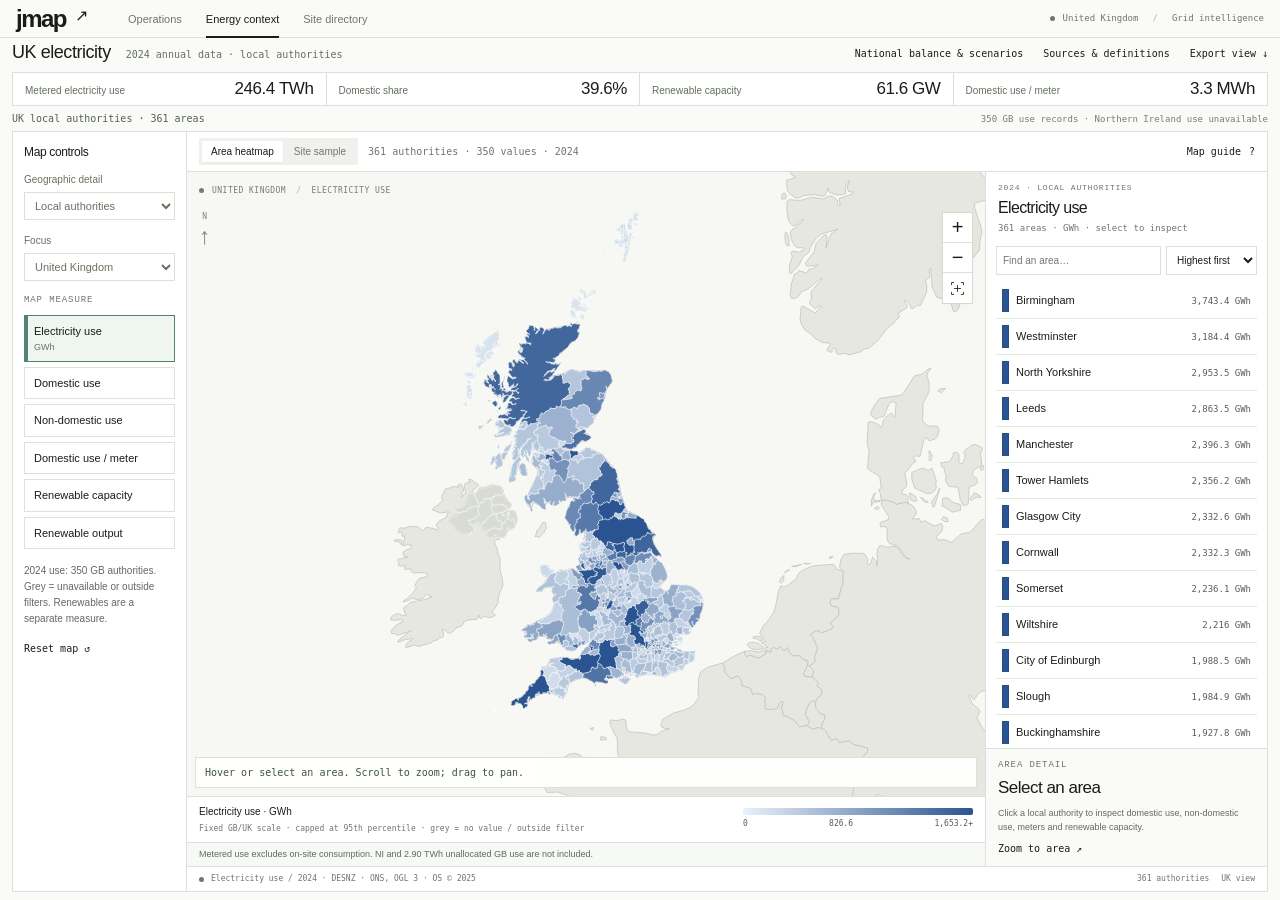
==== UI/explorer.html @ a10156ce "More reformatting" ====
<!doctype html>
<html lang="en">
<head>
  <meta charset="utf-8">
  <meta name="viewport" content="width=device-width, initial-scale=1">
  <meta name="theme-color" content="#fafaf8">
  <meta name="description" content="Explore a UK supply heatmap, compare official regional electricity generation and demand, and understand annual surplus, deficit and supply dependence.">
  <title>UK electricity dashboard — JMap</title>
  <link rel="stylesheet" href="styles.css">
  <link rel="stylesheet" href="map-system.css">
  <script src="assets/geography.js" defer></script>
  <script src="assets/nations.js" defer></script>
  <script src="assets/local-areas.js" defer></script>
  <script src="assets/local-energy.js" defer></script>
  <script src="assets/sites.js" defer></script>
  <script src="assets/regions.js" defer></script>
  <script src="analysis.js" defer></script>
  <script src="balance.js" defer></script>
  <script src="local-analysis.js" defer></script>
  <script src="map.js" defer></script>
  <script src="main.js" defer></script>
  <script src="distribution.js" defer></script>
  <link rel="stylesheet" href="distribution.css">
  <link rel="stylesheet" href="dashboard.css">
</head>
<body class="energy-page">
  <a class="skip-link" href="#workspace">Skip to energy explorer</a>
  <header class="site-header">
    <a class="brand" href="main.html" aria-label="JMap energy map">jmap<span aria-hidden="true">↗</span></a>
    <nav aria-label="Main navigation"><a href="operations.html">Operations</a><a href="explorer.html" class="active" aria-current="page">Energy context</a><a class="site-directory-link" id="directory-nav" href="explorer.html#directory">Site directory</a></nav>
    <div class="header-meta"><span class="status-dot"></span> United Kingdom <span class="header-divider">/</span> Grid intelligence</div>
  </header>
  <main>
    <div class="dashboard-heading"><div><h1 id="page-title">UK electricity</h1><span id="dashboard-period">Local authority data · 2024</span></div><div><button class="plain-link" id="open-balance" type="button">National balance &amp; scenarios</button><button class="plain-link" id="about-data" type="button">Sources &amp; definitions</button><button class="plain-link" id="export-map" type="button">Export view ↓</button></div></div>
    <section class="dashboard-kpis" aria-label="Current geographic summary" aria-live="polite"><article><span id="kpi-label-1">Metered use</span><strong id="kpi-value-1">—</strong><small id="kpi-context-1">Mapped local authorities</small></article><article><span id="kpi-label-2">Domestic share</span><strong id="kpi-value-2">—</strong><small id="kpi-context-2">Share of metered use</small></article><article><span id="kpi-label-3">Renewable capacity</span><strong id="kpi-value-3">—</strong><small id="kpi-context-3">Installed, not firm availability</small></article><article><span id="kpi-label-4">Domestic use / meter</span><strong id="kpi-value-4">—</strong><small id="kpi-context-4">Annual weighted mean</small></article></section>
    <div class="dashboard-scope"><span id="dashboard-scope">Great Britain · 350 measured authorities</span><button class="plain-link" id="clear-area-selection" type="button" hidden>Clear selection ×</button><span id="dashboard-coverage">Annual published data · not live</span></div>
    <div id="distribution-insights" hidden></div>

    <div class="scope-heading"><p><span id="summary-scope">United Kingdom</span><span class="scope-separator">/</span> Filtered sample</p><p>Figures follow filters. Zoom changes the map only.</p></div>
    <section class="metrics" aria-label="Filtered sample summary" aria-live="polite">
      <article><p class="eyebrow">Power supplied</p><p class="metric-value"><span id="total-output">—</span><span class="unit">GW</span></p><p class="metric-caption">Generation + discharge + imports</p></article>
      <article><p class="eyebrow">Combined asset capacity</p><p class="metric-value"><span id="total-capacity">—</span><span class="unit">GW</span></p><p class="metric-caption">Generation, storage &amp; connections</p></article>
      <article><p class="eyebrow">Low-carbon share</p><p class="metric-value"><span id="low-carbon">—</span><span class="unit">%</span></p><p class="metric-caption">Wind, solar, nuclear &amp; hydro / generation</p></article>
      <article><p class="eyebrow">Sites selected</p><p class="metric-value"><span id="total-sites">—</span><span class="metric-slash">/ <span id="all-sites">—</span></span></p><p class="metric-caption">A curated UK sample, not national totals</p></article>
    </section>

    <section class="workspace" id="workspace" aria-label="UK energy explorer">
      <aside class="sidebar" aria-label="Site search and filters">
        <div class="sidebar-title"><h2>Find &amp; filter</h2><button class="plain-link" id="reset-filters" type="button">Reset <span aria-hidden="true">↺</span></button></div>
        <div id="regional-map-controls" hidden>
          <label class="dashboard-field" for="geography-level">Geographic detail<select id="geography-level"><option value="local">Local authorities</option><option value="nations">UK nations / balance</option></select></label>
          <label class="dashboard-field" for="local-nation">Focus<select id="local-nation"><option value="all">United Kingdom</option><option value="england">England</option><option value="scotland">Scotland</option><option value="wales">Wales</option><option value="northern-ireland">Northern Ireland</option></select></label>
          <p class="eyebrow">Map measure</p>
          <div class="regional-metric-options" role="group" aria-label="Regional map measure">
            <button type="button" data-heat-metric="balance" data-resolution="nations" aria-pressed="false"><strong>Surplus / deficit</strong><span>Generation minus demand / demand</span></button>
            <button type="button" data-heat-metric="generation" data-resolution="nations" aria-pressed="false"><strong>Electricity generated</strong><span>Annual generation · TWh</span></button>
            <button type="button" data-heat-metric="demand" aria-pressed="true"><strong>Electricity use</strong><span>Domestic + non-domestic · GWh</span></button>
            <button type="button" data-heat-metric="domestic" data-resolution="local" aria-pressed="false"><strong>Domestic use</strong><span>Annual domestic consumption · GWh</span></button>
            <button type="button" data-heat-metric="business" data-resolution="local" aria-pressed="false"><strong>Non-domestic use</strong><span>Industry, commercial &amp; public sector · GWh</span></button>
            <button type="button" data-heat-metric="perMeter" data-resolution="local" aria-pressed="false"><strong>Domestic use / meter</strong><span>Compare intensity · MWh / meter</span></button>
            <button type="button" data-heat-metric="capacity" data-resolution="local" aria-pressed="false"><strong>Renewable capacity</strong><span>Installed capacity · MW</span></button>
            <button type="button" data-heat-metric="renewable" aria-pressed="false"><strong>Renewable output</strong><span>Published generation · GWh</span></button>
          </div>
          <p class="regional-scope-note" id="local-coverage-note">350 GB authorities have metered-use data. Northern Ireland is grey where unavailable.</p>
          <button class="regional-reset plain-link" id="regional-reset" type="button">Reset map ↺</button>
        </div>
        <label class="search-field"><svg viewBox="0 0 20 20" fill="none" aria-hidden="true"><circle cx="8.5" cy="8.5" r="5.5"/><path d="m13 13 4 4"/></svg><input id="site-search" type="search" placeholder="Site, technology or nation" aria-label="Search site, technology or nation" autocomplete="off"><kbd aria-hidden="true">/</kbd></label>
        <button class="filters-toggle" id="toggle-filters" type="button" aria-expanded="false" aria-controls="filter-options">Refine this view <span id="mobile-filter-count">All technologies</span><span aria-hidden="true">⌄</span></button>
        <div class="filter-options" id="filter-options">
          <label class="region-label" for="region">Geographic focus</label><select id="region"><option value="all">United Kingdom</option><option value="england">England</option><option value="scotland">Scotland</option><option value="wales">Wales</option><option value="northern-ireland">Northern Ireland</option></select>
          <fieldset class="filter-presets"><legend class="eyebrow">Start with a view</legend><button type="button" data-preset="all" aria-pressed="true">All supply</button><button type="button" data-preset="low-carbon" aria-pressed="false">Low carbon</button><button type="button" data-preset="flexible" aria-pressed="false">Storage &amp; imports</button></fieldset>
          <fieldset class="technology-filters"><legend class="eyebrow">Technologies &amp; symbols</legend><div class="filter-actions"><button class="plain-link" id="select-all" type="button">All</button><span>/</span><button class="plain-link" id="clear-types" type="button">None</button></div><div id="technology-list"></div></fieldset>
          <p class="filter-explanation">Shape identifies technology. Size shows the measure selected above the map.</p>
        </div>
        <div class="sidebar-bottom"><p class="eyebrow">Understand the scope</p><p>These sites show sample supply. Compare official annual demand in the regional balance below.</p><a class="plain-link balance-shortcut" href="#regional-balance">Surplus &amp; deficit ↓</a><button class="export-button" id="export-sites" type="button">Export this analysis <span aria-hidden="true">↓</span></button></div>
      </aside>

      <div class="map-workspace">
        <div class="map-toolbar"><div class="view-switch" role="group" aria-label="Explorer view"><button id="map-view" class="selected" type="button" aria-pressed="true">Map</button><button id="list-view" type="button" aria-pressed="false">Directory</button></div><p class="results-label" id="results-label" role="status">Loading sites…</p><div class="toolbar-actions"><button class="plain-link" id="jump-comparison" type="button" hidden>Compare (<span id="comparison-count">0</span>/3) ↓</button><button class="plain-link" id="fit-results" type="button">Fit results <span aria-hidden="true">⤢</span></button><button class="plain-link" id="keyboard-help" type="button">Map guide <span aria-hidden="true">?</span></button></div></div>
        <div class="explorer-body">
          <div class="map-column">
            <div class="map-layer-controls"><div class="view-switch" role="group" aria-label="Map layer"><button type="button" data-layer="heatmap" aria-pressed="true" class="selected">Area heatmap</button><button type="button" data-layer="sites" aria-pressed="false">Site sample</button></div><p id="layer-description">Annual metered electricity use.</p></div>
            <div class="map-measures"><label class="size-control"><span>Marker size</span><select id="size-mode" aria-label="Marker size measure"><option value="output">Output · MW</option><option value="capacity">Capacity · MW</option><option value="utilisation">Utilisation · %</option></select></label><label class="labels-toggle"><input type="checkbox" id="site-labels"> Site names</label></div>
            <div class="map-stage" id="map-stage">
              <svg id="energy-map" tabindex="0" role="group" aria-label="UK energy sites. Drag to pan, scroll to zoom, use arrow keys to pan, plus and minus to zoom, and Home for the UK view."></svg>
              <div class="map-label"><span class="status-dot"></span><span id="map-scope">United Kingdom</span><span class="map-label-divider">/</span><span id="map-data-label">Annual balance</span></div>
              <div class="map-controls" role="group" aria-label="Map navigation"><button id="zoom-in" type="button" aria-label="Zoom in">+</button><button id="zoom-out" type="button" aria-label="Zoom out">−</button><button id="reset-map" type="button" aria-label="Show the whole United Kingdom" title="UK view"><svg viewBox="0 0 20 20" fill="none" aria-hidden="true"><path d="M6 3H3v3m11-3h3v3M3 14v3h3m11-3v3h-3M6 10h8m-4-4v8"/></svg></button></div>
              <div class="north-indicator" aria-hidden="true">N<span>↑</span></div>
              <div class="map-legend"><div><p id="legend-title">Site output</p><div id="legend-scale" class="legend-scale"></div><p id="legend-description">Same scale across every filter.</p></div></div>
              <div class="map-attribution">Geography: <a href="https://www.naturalearthdata.com/about/terms-of-use/" target="_blank" rel="noreferrer">Natural Earth</a><span>·</span><span id="map-data-source">DESNZ annual data</span></div>
              <div class="map-empty" id="map-empty" hidden><span aria-hidden="true">⊘</span><h3>No matching sites.</h3><p>Try a broader search or include more technologies.</p><button class="dark-button" id="empty-reset" type="button">Reset filters</button></div>
              <div class="area-hover" id="area-hover" role="status">Hover or select an area to inspect its data.</div>
            </div>
            <div id="regional-legend-host"></div>
            <p class="map-reading-note" id="map-reading-note">Colour shows annual metered use. Grey means no published value.</p>
            <div class="directory" id="directory" hidden><div class="directory-heading"><p>Select a site to locate it, or add up to three to compare.</p><label>Sort <select id="sort-sites"><option value="output">Highest output</option><option value="capacity">Largest capacity</option><option value="utilisation">Highest utilisation</option><option value="name">Name A–Z</option></select></label></div><div class="directory-scroll"><table><thead><tr><th scope="col">Site</th><th scope="col">Technology</th><th scope="col">Output</th><th scope="col">Capacity</th><th scope="col">Utilisation</th><th scope="col">Actions</th></tr></thead><tbody id="directory-body"></tbody></table><div class="directory-empty" id="directory-empty" hidden>No sites match your filters. Try a broader search.</div></div></div>
          </div>

          <aside class="analysis-rail" aria-label="Analysis and site details">
            <div id="regional-analysis" hidden>
              <div class="analysis-heading"><p class="eyebrow" id="regional-analysis-period">Official annual comparison</p><h2 id="regional-analysis-title">Generation vs demand.</h2><p id="regional-analysis-description">Ranked by annual generation gap, relative to demand.</p></div>
              <div class="area-search"><label class="sr-only" for="area-search">Search local authority or nation</label><input id="area-search" type="search" placeholder="Find an area…" autocomplete="off"><label class="sr-only" for="area-sort">Sort areas</label><select id="area-sort"><option value="descending">Highest first</option><option value="ascending">Lowest first</option><option value="name">A–Z</option></select></div>
              <div id="regional-ranking" class="regional-ranking"></div>
              <article class="regional-detail" aria-labelledby="regional-detail-title"><div class="detail-caption"><p class="eyebrow">Area detail</p><button class="plain-link" id="clear-detail" type="button">Clear ×</button></div><h3 id="regional-detail-title"></h3><p id="regional-detail-status"></p><dl id="regional-detail-facts"></dl><p id="regional-detail-note"></p><button type="button" class="plain-link" id="zoom-regional-selection">Zoom to area ↗</button></article>
            </div>
            <div id="analysis-content"><div class="analysis-heading"><p class="eyebrow">[ Understand this view ]</p><h2>The power behind the points.</h2><p id="analysis-scope">All UK sample sites</p></div>
              <div class="analysis-tabs" role="group" aria-label="Analysis breakdown"><button type="button" data-analysis="mix" aria-pressed="true" class="selected">Energy mix</button><button type="button" data-analysis="regions" aria-pressed="false">Nations</button><button type="button" data-analysis="leaders" aria-pressed="false">Top sites</button></div>
              <div id="analysis-mix" class="analysis-section"><div class="supply-split"><div><span>Generation</span><strong id="supply-generation">—</strong></div><div><span>Storage discharge</span><strong id="supply-storage">—</strong></div><div><span>Imports</span><strong id="supply-imports">—</strong></div></div><p class="analysis-instruction">Share of filtered supply. Select a technology to focus.</p><div id="mix-breakdown"></div><button class="plain-link analysis-reset" id="mix-reset" type="button">Show all technologies <span aria-hidden="true">↗</span></button></div>
              <div id="analysis-regions" class="analysis-section" hidden><p class="analysis-instruction">Compare all four nations with your current search and technology filters. Select a nation to explore.</p><div id="region-breakdown"></div><p class="analysis-footnote">Bars show shares of matching UK sample output. Imports are assigned to their UK landing site.</p></div>
              <div id="analysis-leaders" class="analysis-section" hidden><label class="rank-control">Rank by <select id="rank-by"><option value="output">Output</option><option value="capacity">Capacity</option><option value="utilisation">Utilisation</option></select></label><div id="top-sites"></div><p class="analysis-footnote">Select a site for details and comparison.</p></div>
              <p class="analysis-empty" id="analysis-empty" hidden>No sites selected. Reset your filters to explore the sample.</p>
            </div>
            <article class="site-detail" id="site-detail" aria-labelledby="detail-name" hidden><div class="detail-top"><button class="plain-link" id="back-analysis" type="button">← Back to analysis</button><button class="icon-button" id="close-detail" type="button" aria-label="Close site details">×</button></div><p class="eyebrow" id="detail-type"></p><h2 id="detail-name"></h2><p class="detail-location" id="detail-location"></p><div class="detail-output"><p class="eyebrow" id="detail-output-label">Illustrative output</p><p><span id="detail-output"></span><span class="unit">MW</span></p></div><div class="utilisation-head"><span>Capacity utilisation</span><span id="detail-utilisation"></span></div><div class="utilisation-track"><div id="utilisation-fill"></div></div><dl class="detail-facts"><div><dt>Capacity</dt><dd id="detail-capacity"></dd></div><div><dt>Share of filtered supply</dt><dd id="detail-share"></dd></div><div><dt>Operator</dt><dd id="detail-operator"></dd></div><div><dt>Coordinates</dt><dd id="detail-coordinates"></dd></div></dl><p class="detail-note" id="detail-note"></p><button class="dark-button" id="compare-site" type="button" aria-pressed="false">Add to comparison <span aria-hidden="true">+</span></button><button class="detail-focus" id="focus-site" type="button">Centre on this site <span aria-hidden="true">↗</span></button></article>
          </aside>
        </div>
        <div class="map-status"><p><span class="status-dot"></span><span id="filter-summary">All technologies</span></p><span id="visible-sites">— on map</span><span id="zoom-label">UK view</span></div>
      </div>
    </section>

    <dialog id="balance-dialog" aria-labelledby="balance-title"><div class="dashboard-dialog-bar"><strong>National electricity balance</strong><button type="button" class="icon-button" id="close-balance" aria-label="Close national balance">×</button></div>
    <section class="balance-section" id="regional-balance" aria-labelledby="balance-title">
      <div class="balance-heading"><div><p class="eyebrow">[ 02 / Supply meets demand ]</p><h2 id="balance-title">Who generates enough for their demand?</h2><p>Compare official annual electricity balances across the four UK nations.</p></div><span class="data-year" id="balance-data-year">Official annual data</span></div>
      <div class="balance-context"><p id="balance-context">Annual energy in TWh. This comparison is independent of the sample site filters above.</p><button type="button" class="plain-link" id="export-balance">Export annual balance ↓</button></div>
      <div class="balance-layout">
        <div class="balance-main">
          <div class="balance-chart-heading"><div class="balance-key"><span class="deficit-key">− Annual deficit</span><span class="surplus-key">+ Annual surplus</span></div><label for="balance-sort">Rank by <select id="balance-sort"><option value="coverage">Highest generation / demand</option><option value="deficit">Largest deficit</option><option value="generation">Most generation</option><option value="name">Nation A–Z</option></select></label></div>
          <div class="balance-table-scroll"><table class="balance-table"><caption class="sr-only" id="balance-table-caption">Official annual generation, gross demand, surplus or deficit and generation coverage by nation.</caption><thead><tr><th scope="col">Nation</th><th scope="col">Generation<br><small>TWh / year</small></th><th scope="col">Gross demand<br><small>TWh / year</small></th><th scope="col">Annual balance<br><small>Generation − demand</small></th><th scope="col">Generation / demand<br><small>100% = annual demand</small></th></tr></thead><tbody id="balance-rows"></tbody></table></div>
          <div class="balance-reading"><p><strong>Read the balance.</strong> A surplus means annual generation exceeded gross demand. A deficit means local generation was lower. Gross demand includes losses and the electricity used by generation and storage.</p><p><strong>Read the coverage.</strong> 150% means annual generation equals 1.5 times annual demand. It does not mean every hour is covered or that households have better access.</p></div>
          <details class="scenario-controls"><summary>Explore a change in demand or generation <span>Illustrative scenario</span></summary><div class="scenario-body"><p>Apply the same annual change to each nation. This simple calculation does not model weather, dispatch, storage or network limits.</p><div class="scenario-sliders"><label for="demand-change">Demand increase <output id="demand-change-value" for="demand-change">+0%</output><input id="demand-change" type="range" min="0" max="40" step="5" value="0"></label><label for="generation-change">Generation reduction <output id="generation-change-value" for="generation-change">−0%</output><input id="generation-change" type="range" min="0" max="40" step="5" value="0"></label></div><div class="scenario-footer"><span id="scenario-status" role="status">Showing the published baseline.</span><button type="button" class="plain-link" id="reset-scenario">Reset to official data ↺</button></div></div></details>
        </div>
        <aside class="risk-explainer" aria-labelledby="risk-title"><p class="eyebrow">[ Understanding vulnerability ]</p><h3 id="risk-title">Does a deficit mean a shortage?</h3><p>A nation can meet demand through transfers and imports. An annual deficit signals reliance on supply from elsewhere; it is not evidence of unmet demand.</p><div id="balance-risk-insight"></div><div class="risk-availability"><span>Local shortage risk</span><strong>Not assessed</strong></div><p>Assessing actual shortage risk needs peak demand, available generation, storage duration, interconnector availability and network constraints.</p><p>Electricity access and outage reliability need separate household connection and interruption data.</p></aside>
      </div>
      <details class="balance-methodology"><summary>Sources, definitions &amp; limitations</summary><div id="balance-sources"></div></details>
      <p class="balance-data-error" id="balance-data-error" role="status" hidden>Annual data could not load. The site map remains available.</p>
    </section>

    </dialog>
    <section class="comparison-section" id="comparison" aria-labelledby="comparison-title" hidden><div class="comparison-heading"><div><p class="eyebrow">[ Side by side ]</p><h2 id="comparison-title" tabindex="-1">Compare the contribution.</h2><p id="comparison-caption">Choose up to three sites.</p></div><div><button class="plain-link" id="export-comparison" type="button">Export comparison ↓</button><button class="plain-link" id="clear-comparison" type="button">Clear all ×</button></div></div><div id="comparison-body"></div></section>
    <p class="coverage-note"><span class="status-dot"></span> Reading this map: a curated UK generation and supply sample. It does not represent national totals, local demand, grid capacity constraints, or electricity transfers between nations. <button class="plain-link" id="coverage-details" type="button">How to interpret the data ↗</button></p>
  </main>
  <footer><p>Built for a clearer perspective.</p><span>JMap / Energy intelligence</span><a href="overview.html">Back to overview <span aria-hidden="true">↗</span></a></footer>
  <dialog id="info-dialog" aria-labelledby="dialog-title"><div class="dialog-heading"><p class="eyebrow">JMap / Field notes</p><button class="icon-button" id="close-dialog" type="button" aria-label="Close dialog">×</button></div><h2 id="dialog-title">Understanding the map</h2><div id="dialog-body"></div><button class="dark-button" id="dialog-done" type="button">Got it <span aria-hidden="true">↗</span></button></dialog>
  <p class="sr-only" id="announcement" role="status" aria-live="polite"></p>
  <noscript><p class="noscript-message">Enable JavaScript to explore the energy map, or visit the <a href="overview.html">grid overview</a>.</p></noscript>
</body>
</html>
---- UI/styles.css ----
@charset "UTF-8";

:root {
  color-scheme: light;
  --paper: #fafaf8;
  --white: #fff;
  --ink: #1b1c1a;
  --muted: #72746e;
  --line: #dedfda;
  --soft: #efefeb;
  font-family: Arial, Helvetica, sans-serif;
  color: var(--ink);
  background: var(--paper);
  font-synthesis: none;
}

* { box-sizing: border-box; }
body { margin: 0; min-width: 320px; }
button, input, select { font: inherit; color: inherit; }
button, a, select { -webkit-tap-highlight-color: transparent; }
button { cursor: pointer; }
button { border: 0; background: none; }
a { color: inherit; text-decoration: none; }
button, a { transition: background .15s, color .15s, border-color .15s; }
button:hover, a:hover { color: #62645c; }
a:focus-visible, button:focus-visible, input:focus-visible, select:focus-visible, svg:focus-visible { outline: 2px solid #1b1c1a; outline-offset: 4px; }
h1, h2, h3, p { margin: 0; }
[hidden] { display: none !important; }
.eyebrow { font: 9px/1.5 'Courier New', monospace; letter-spacing: .1em; text-transform: uppercase; color: var(--muted); }
.site-header { display: flex; align-items: center; gap: 38px; height: 78px; padding: 0 3.3%; border-bottom: 1px solid var(--line); }
.brand { display: inline-flex; align-items: flex-start; gap: 9px; font-size: 33px; font-weight: 700; letter-spacing: -2.5px; line-height: 1; }
.brand > span { font-size: 23px; font-weight: 400; letter-spacing: 0; padding-top: 1px; }
.site-header nav { display: flex; align-self: stretch; gap: 30px; margin-left: 65px; align-items: stretch; }
.site-header nav a, .site-header nav button { display: flex; align-items: center; position: relative; font-size: 12px; color: var(--muted); padding: 0; }
.site-header nav .active { color: var(--ink); }
.site-header nav .active::after { content: ''; position: absolute; bottom: -1px; height: 2px; left: 0; right: 0; background: var(--ink); }
.nav-index { align-self: center; font: 8px monospace; margin-left: 6px; transform: translateY(-6px); }
.header-meta { display: flex; align-items: center; gap: 8px; margin-left: auto; font: 9px/1.5 monospace; color: var(--muted); }
.header-divider { color: #b5b7ae; padding: 0 6px; }
.status-dot { display: inline-block; width: 5px; height: 5px; border-radius: 50%; background: currentColor; flex-shrink: 0; }
main { padding: 0 3.3%; max-width: 1900px; margin: auto; }
.intro { display: flex; align-items: center; justify-content: space-between; gap: 25px; padding: 38px 0 32px; }
h1 { font-size: clamp(34px, 3.4vw, 54px); font-weight: 400; line-height: 1.18; letter-spacing: -.055em; margin: 11px 0 13px; }
h1 em { font-family: Georgia, 'Times New Roman', serif; font-weight: 400; }
.intro-description { font-size: 12px; line-height: 1.65; color: var(--muted); }
.snapshot { text-align: right; align-self: flex-end; padding-bottom: 4px; }
.sample-badge { display: inline-flex; align-items: center; gap: 7px; border: 1px solid #d2d3cc; padding: 6px 9px; font: 9px monospace; text-transform: uppercase; letter-spacing: .04em; }
.snapshot > p { margin: 10px 0; color: var(--muted); font: 9px/1.6 monospace; }
.plain-link { font: 9px/1.5 monospace; padding: 0; display: inline-flex; align-items: center; gap: 12px; }
.plain-link:hover { text-decoration: underline; text-underline-offset: 3px; }
.metrics { display: grid; grid-template-columns: repeat(4, 1fr); border-block: 1px solid var(--line); margin-bottom: 30px; }
.metrics article { padding: 20px 28px; border-right: 1px solid var(--line); }
.metrics article:first-child { padding-left: 0; }
.metrics article:last-child { border-right: 0; }
.metric-value { font-size: 36px; letter-spacing: -.05em; line-height: 1; margin-top: 13px; font-variant-numeric: tabular-nums; }
.unit { font: 10px monospace; color: var(--muted); letter-spacing: 0; margin-left: 8px; }
.metric-slash { font: 17px monospace; margin-left: 10px; color: #a2a49b; letter-spacing: -.08em; }
.metric-caption { font-size: 10px; color: var(--muted); margin-top: 9px; line-height: 1.4; }
.workspace { display: grid; grid-template-columns: 252px minmax(0, 1fr); border: 1px solid var(--line); background: var(--white); min-height: 700px; }
.sidebar { padding: 24px 20px 20px; border-right: 1px solid var(--line); display: flex; flex-direction: column; }
.sidebar-title { display: flex; justify-content: space-between; align-items: center; gap: 10px; margin-bottom: 22px; }
.sidebar-title h2 { font-size: 15px; font-weight: 500; letter-spacing: -.03em; }
.sidebar-title .plain-link { color: var(--muted); gap: 6px; }
.search-field { display: flex; align-items: center; gap: 8px; padding: 10px; border: 1px solid var(--line); background: #fbfbf9; }
.search-field svg { width: 14px; height: 14px; stroke: var(--muted); stroke-width: 1.3; flex-shrink: 0; }
.search-field input { border: 0; background: transparent; font-size: 10px; width: 100%; min-width: 0; padding: 0; height: 16px; }
.search-field:focus-within { border-color: var(--ink); }
.search-field input:focus-visible { outline: 0; }
.search-field input::placeholder { color: #83857e; }
.search-field kbd { color: #95978f; font: 9px monospace; border: 1px solid var(--line); padding: 1px 4px; }
.region-label { font: 9px monospace; color: var(--muted); margin: 23px 0 9px; }
select { border: 1px solid var(--line); border-radius: 0; background: white; cursor: pointer; }
.sidebar > select { width: 100%; padding: 10px 8px; font-size: 11px; }
.technology-filters { border: 0; border-top: 1px solid var(--line); padding: 0; margin: 27px 0 0; min-width: 0; position: relative; }
.technology-filters legend { padding: 0 7px 0 0; }
.filter-actions { display: flex; gap: 8px; justify-content: flex-end; font: 9px monospace; color: var(--muted); margin: 13px 0 10px; }
.filter-row { display: flex; align-items: center; gap: 10px; min-height: 37px; cursor: pointer; padding: 3px 0; font-size: 11px; }
.filter-row input { appearance: none; width: 13px; height: 13px; border: 1px solid #b9bbb2; border-radius: 1px; margin: 0; cursor: pointer; display: grid; place-content: center; flex-shrink: 0; }
.filter-row input:checked { background: var(--ink); border-color: var(--ink); }
.filter-row input:checked::after { content: ''; width: 6px; height: 3px; border-bottom: 1px solid white; border-left: 1px solid white; transform: translateY(-1px) rotate(-45deg); }
.tech-symbol { width: 19px; height: 19px; display: inline-flex; align-items: center; justify-content: center; color: #686b61; font-size: 14px; flex-shrink: 0; }
.filter-row .filter-count { margin-left: auto; font: 9px monospace; color: #898c82; }
.filter-row:hover { color: #72766a; }
.sidebar-bottom { margin-top: auto; padding-top: 25px; }
.sidebar-bottom .eyebrow { font-size: 8px; letter-spacing: .02em; }
.sidebar-bottom > p:nth-child(2) { color: var(--muted); font-size: 10px; line-height: 1.7; max-width: 180px; margin-top: 7px; }
.export-button { display: flex; align-items: center; justify-content: space-between; width: 100%; border-top: 1px solid var(--line); padding: 17px 0 0; margin-top: 23px; font: 9px monospace; }
.export-button:disabled { cursor: default; color: #a0a298; }
.map-workspace { min-width: 0; display: flex; flex-direction: column; }
.map-toolbar { display: flex; align-items: center; gap: 18px; min-height: 60px; padding: 12px 20px; border-bottom: 1px solid var(--line); }
.view-switch { display: flex; gap: 2px; padding: 3px; background: #f0f0ed; }
.view-switch button { font-size: 10px; padding: 6px 10px; display: inline-flex; align-items: center; gap: 6px; color: var(--muted); }
.view-switch .selected { background: white; color: var(--ink); box-shadow: 0 1px 3px #0000000a; }
.view-switch button > span { font-size: 12px; }
.results-label { color: var(--muted); font: 9px monospace; }
.size-control { margin-left: auto; display: flex; align-items: center; gap: 10px; font: 9px monospace; color: var(--muted); }
.size-control select { font: 10px monospace; color: var(--ink); border: 0; max-width: 145px; padding: 5px 0; }
.map-stage { position: relative; flex: 1; min-height: 610px; background: #f7f7f4; overflow: hidden; isolation: isolate; }
#energy-map { display: block; width: 100%; height: 100%; position: absolute; inset: 0; touch-action: none; user-select: none; cursor: grab; }
#energy-map:active { cursor: grabbing; }
#energy-map:focus-visible { outline-offset: -3px; }
#energy-map [data-site-id] { cursor: pointer; outline: none; }
#energy-map [data-site-id]:focus { filter: drop-shadow(0 0 3px #15151580); }
.map-label { position: absolute; top: 22px; left: 24px; display: flex; align-items: center; gap: 8px; font: 8px monospace; text-transform: uppercase; letter-spacing: .06em; color: #777b70; pointer-events: none; }
.map-label-divider { color: #b2b5aa; margin: 0 2px; }
.map-controls { position: absolute; top: 20px; right: 20px; display: flex; flex-direction: column; background: white; border: 1px solid #d8dad2; box-shadow: 0 3px 15px #25272005; }
.map-controls button { display: grid; place-items: center; width: 34px; height: 34px; font-size: 20px; font-weight: 300; border-bottom: 1px solid var(--line); }
.map-controls button:last-child { border: 0; }
.map-controls button:hover { background: #ededE8; }
.map-controls svg { width: 17px; height: 17px; stroke: currentColor; stroke-width: 1; }
.map-legend { position: absolute; bottom: 42px; left: 24px; display: flex; align-items: center; gap: 12px; pointer-events: none; background: #f7f7f4e8; padding: 8px 10px 8px 0; }
.legend-circles { display: flex; align-items: center; gap: 5px; }
.legend-circles span { display: block; border: 1px solid #45483f; border-radius: 50%; background: #f7f7f4; width: 7px; height: 7px; }
.legend-circles span:nth-child(2) { width: 12px; height: 12px; }
.legend-circles span:nth-child(3) { width: 19px; height: 19px; }
.map-legend p { font: 9px/1.6 monospace; }
.map-legend p + p { font-size: 8px; color: var(--muted); }
.map-hint { position: absolute; bottom: 52px; right: 20px; font: 8px monospace; color: #777c6e; pointer-events: none; }
.map-hint > span { margin-inline: 5px; }
.map-attribution { position: absolute; right: 12px; bottom: 9px; font: 8px/1.5 monospace; color: #7b7e74; background: #f7f7f4c9; padding: 2px 4px; }
.map-attribution a { text-decoration: underline; text-underline-offset: 2px; }
.map-attribution > span { margin: 0 5px; }
.site-detail { position: absolute; top: 68px; right: 65px; width: 270px; padding: 20px; background: #fff; border: 1px solid #d8dad2; box-shadow: 0 8px 40px #292c2110; }
.detail-top { display: flex; align-items: center; justify-content: space-between; gap: 10px; margin: -3px -5px 12px 0; }
.icon-button { width: 25px; height: 25px; display: grid; place-items: center; font: 20px Arial; }
.icon-button:hover { background: var(--soft); }
.site-detail h2 { font-size: 21px; line-height: 1.2; font-weight: 400; letter-spacing: -.035em; }
.detail-location { margin-top: 7px; font: 9px/1.5 monospace; color: var(--muted); }
.detail-output { padding: 23px 0 20px; }
.detail-output > p:last-child { font-size: 34px; letter-spacing: -.05em; margin-top: 8px; }
.utilisation-head { display: flex; justify-content: space-between; font: 9px monospace; color: var(--muted); }
.utilisation-head span:last-child { color: var(--ink); }
.utilisation-track { height: 3px; background: var(--soft); margin: 9px 0 20px; }
.utilisation-track > div { height: 100%; width: 0; background: var(--ink); transition: width .2s; }
.detail-facts { margin: 0; }
.detail-facts > div { display: flex; justify-content: space-between; gap: 10px; border-top: 1px solid #eeeeea; padding: 10px 0; font: 9px/1.5 monospace; }
.detail-facts dt { color: var(--muted); }
.detail-facts dd { margin: 0; text-align: right; max-width: 130px; }
.detail-note { font-size: 9px; line-height: 1.6; color: var(--muted); margin: 10px 0 16px; }
.detail-focus { display: flex; width: 100%; justify-content: space-between; font: 9px monospace; padding-top: 15px; border-top: 1px solid var(--line); }
.map-status { min-height: 40px; padding: 12px 20px; display: flex; align-items: center; gap: 20px; border-top: 1px solid var(--line); font: 8px/1.5 monospace; color: var(--muted); }
.map-status p { display: flex; gap: 7px; align-items: center; }
.map-status > span { margin-left: auto; }
.map-status .plain-link { font-size: 8px; }
.map-empty { position: absolute; top: 50%; left: 50%; transform: translate(-50%, -50%); text-align: center; padding: 25px; background: #fffffff0; border: 1px solid var(--line); width: min(340px, 90%); }
.map-empty > span { font-size: 26px; color: var(--muted); }
.map-empty h3 { font-size: 16px; font-weight: 400; margin: 12px 0; }
.map-empty p { font-size: 11px; line-height: 1.6; color: var(--muted); }
.dark-button { background: var(--ink); color: white; padding: 11px 17px; font: 10px monospace; display: inline-flex; align-items: center; justify-content: space-between; gap: 25px; }
.dark-button:hover { background: #464940; color: white; }
.map-empty .dark-button { margin-top: 18px; }
.directory { flex: 1; min-height: 610px; }
.directory-heading { display: flex; justify-content: space-between; align-items: center; gap: 15px; padding: 20px; font: 10px monospace; }
.directory-heading label { color: var(--muted); font-size: 9px; }
.directory-heading select { border: 0; padding: 5px; margin-left: 6px; font: 10px monospace; color: var(--ink); }
.directory-scroll { overflow: auto; max-height: 560px; }
table { width: 100%; text-align: left; border-collapse: collapse; white-space: nowrap; }
thead { position: sticky; top: 0; z-index: 1; background: #f5f5f2; }
th { font: 8px/1.5 monospace; letter-spacing: .04em; text-transform: uppercase; color: var(--muted); padding: 12px 16px; }
td { padding: 17px 16px; font: 10px/1.5 monospace; border-bottom: 1px solid #e8e9e3; }
td:first-child { white-space: normal; min-width: 150px; }
.site-row-name { font: 12px/1.5 Arial, sans-serif; display: block; }
.site-row-region { color: var(--muted); font: 8px/1.5 monospace; margin-top: 3px; display: block; }
td button { display: flex; align-items: center; gap: 10px; font: 10px monospace; border: 1px solid var(--line); padding: 5px 8px; }
tbody tr:hover { background: #fafaf7; }
.directory-empty { text-align: center; color: var(--muted); padding: 70px 20px; font-size: 12px; }
footer { display: flex; align-items: center; justify-content: space-between; gap: 20px; padding: 23px 3.3% 25px; font: 8px/1.5 monospace; color: var(--muted); }
footer > span { text-transform: uppercase; letter-spacing: .06em; }
footer a { display: flex; gap: 25px; }
dialog { width: min(460px, calc(100% - 36px)); border: 1px solid var(--line); background: var(--paper); color: var(--ink); padding: 27px; max-height: calc(100% - 40px); }
dialog::backdrop { background: #11120e50; backdrop-filter: blur(3px); }
.dialog-heading { display: flex; justify-content: space-between; align-items: center; margin-bottom: 22px; }
dialog h2 { font-size: 28px; font-weight: 400; letter-spacing: -.04em; margin-bottom: 20px; }
#dialog-body p { font-size: 12px; line-height: 1.8; color: #64675d; margin: 12px 0; }
#dialog-body a { text-decoration: underline; }
#dialog-body dl { margin-bottom: 25px; }
#dialog-body dl > div { display: flex; gap: 20px; justify-content: space-between; padding: 10px 0; border-bottom: 1px solid var(--line); font-size: 11px; }
#dialog-body dd { margin: 0; color: var(--muted); }
dialog .dark-button { width: 100%; margin-top: 15px; }
.skip-link { position: absolute; top: -100px; left: 20px; z-index: 50; padding: 12px; background: var(--ink); color: white; }
.skip-link:focus { top: 15px; }
.sr-only { position: absolute; width: 1px; height: 1px; padding: 0; margin: -1px; overflow: hidden; clip: rect(0,0,0,0); white-space: nowrap; border: 0; }
.noscript-message { padding: 30px; background: white; font-size: 13px; }

@media (min-width: 1600px) { .map-stage { min-height: 760px; } .workspace { grid-template-columns: 280px minmax(0, 1fr); } .sidebar { padding: 28px; } }
@media (max-width: 1100px) {
  .header-meta { font-size: 8px; } .site-header nav { margin-left: 25px; gap: 22px; }
  .workspace { grid-template-columns: 225px minmax(0, 1fr); } .sidebar { padding-inline: 16px; }
  .map-toolbar { gap: 10px; padding-inline: 14px; } .results-label { font-size: 8px; } .size-control { gap: 5px; }
  .site-detail { width: 245px; right: 60px; padding: 17px; } .map-hint { display: none; }
  .map-status { padding-inline: 14px; gap: 12px; } .metrics article { padding-inline: 22px; }
}
@media (max-width: 850px) {
  .header-meta { display: none; } .site-header nav { margin-left: auto; } .intro { padding-top: 30px; }
  .intro-description { max-width: 330px; } .metrics article { padding-inline: 16px; } .metric-caption { font-size: 9px; }
  .workspace { grid-template-columns: 200px minmax(0, 1fr); } .sidebar { padding-inline: 13px; }
  .sidebar-title h2 { font-size: 13px; } .sidebar-title .plain-link { font-size: 8px; }
  .search-field { padding: 9px 6px; gap: 5px; } .search-field kbd { display: none; } .search-field input { font-size: 9px; }
  .map-toolbar { flex-wrap: wrap; min-height: 77px; gap: 7px 10px; } .size-control { margin-left: auto; font-size: 8px; } .size-control > span { display: none; } .size-control select { font-size: 9px; max-width: 120px; }
  .results-label { order: 3; width: 100%; } .map-label { left: 16px; top: 17px; font-size: 7px; }
  .map-controls { right: 12px; top: 40px; } .site-detail { right: 12px; top: 156px; width: 235px; }
  .map-status { flex-wrap: wrap; gap: 7px 12px; } .map-status .plain-link { margin-left: auto; } .map-status > span { display: none; }
  .map-legend { left: 15px; } .map-attribution { font-size: 7px; } .directory-heading { align-items: flex-start; flex-direction: column; }
}
@media (max-width: 620px) {
  .site-header { height: 67px; gap: 15px; padding-inline: 5%; } .brand { font-size: 29px; } .brand > span { font-size: 19px; }
  .site-header nav { gap: 18px; } .site-header nav a, .site-header nav button { font-size: 10px; } .site-header nav .site-directory-link { display: none; }
  main { padding-inline: 5%; } .intro { align-items: flex-start; flex-direction: column; gap: 20px; padding: 27px 0 24px; }
  h1 { font-size: clamp(34px, 8.4vw, 49px); } .intro .eyebrow { font-size: 8px; } .intro-description { font-size: 11px; }
  .snapshot { text-align: left; align-self: flex-start; display: flex; flex-wrap: wrap; align-items: center; gap: 8px 12px; padding: 0; }
  .snapshot > p { font-size: 8px; margin: 0; } .snapshot .plain-link { font-size: 8px; } .sample-badge { font-size: 8px; padding: 5px 7px; }
  .metrics { grid-template-columns: repeat(2, 1fr); margin-bottom: 22px; } .metrics article { padding: 18px 16px; }
  .metrics article:nth-child(odd) { padding-left: 0; } .metrics article:nth-child(2) { border-right: 0; }
  .metrics article:nth-child(-n+2) { border-bottom: 1px solid var(--line); } .metric-value { font-size: 32px; margin-top: 10px; } .metric-caption { font-size: 9px; }
  .metrics .eyebrow { font-size: 8px; } .workspace { display: flex; flex-direction: column; }
  .sidebar { border-right: 0; border-bottom: 1px solid var(--line); display: grid; grid-template-columns: 1fr 1fr; gap: 13px 10px; padding: 17px 15px; }
  .sidebar-title { grid-column: 1/-1; margin: 0; } .sidebar-title h2 { font-size: 14px; }
  .search-field { padding: 9px; grid-column: 1/-1; } .search-field input { font-size: 11px; height: 18px; } .search-field svg { width: 16px; height: 16px; }
  .region-label { align-self: center; margin: 0; } .sidebar > select { padding: 7px; font-size: 10px; }
  .technology-filters { grid-column: 1/-1; margin: 3px 0 0; padding-top: 10px; }
  .technology-filters legend { font-size: 8px; } .filter-actions { position: absolute; right: 0; top: -22px; margin: 0; font-size: 8px; padding-left: 8px; background: white; }
  .filter-actions .plain-link { font-size: 8px; } #technology-list { display: flex; flex-wrap: wrap; gap: 6px; }
  .filter-row { border: 1px solid var(--line); padding: 5px 7px; min-height: 28px; gap: 5px; font-size: 9px; }
  .filter-row:has(input:checked) { background: #efefeb; border-color: #c9cbc1; } .filter-row input { width: 10px; height: 10px; }
  .filter-row input:checked::after { width: 5px; height: 2px; } .filter-row .tech-symbol { width: 13px; height: 13px; font-size: 11px; } .filter-count { display: none; }
  .sidebar-bottom { display: block; grid-column: 1/-1; margin: 0; padding: 0; } .sidebar-bottom > p { display: none; } .export-button { margin: 0; padding: 9px 0 0; font-size: 8px; } .map-toolbar { flex-wrap: nowrap; min-height: 55px; padding-inline: 12px; gap: 8px; }
  .results-label { width: auto; order: 0; font-size: 8px; } .size-control { margin-left: auto; } .size-control select { max-width: 100px; font-size: 8px; }
  .view-switch button { padding: 5px 7px; font-size: 9px; } .view-switch button > span { display: none; }
  .map-stage { min-height: 570px; } .map-label { font-size: 7px; left: 13px; right: 12px; top: 17px; gap: 5px; }
  .map-controls { top: 42px; } .map-controls button { width: 30px; height: 31px; }
  .site-detail { top: auto; bottom: 55px; right: 12px; left: 12px; width: auto; padding: 15px; max-height: 405px; overflow-y: auto; }
  .site-detail h2 { font-size: 19px; } .detail-top { margin-bottom: 8px; } .detail-output { padding: 16px 0; } .detail-output > p:last-child { font-size: 28px; }
  .detail-facts > div { padding: 8px 0; } .detail-note { font-size: 8px; margin: 8px 0 12px; } .utilisation-track { margin-bottom: 13px; }
  .map-legend { bottom: 35px; left: 13px; } .map-attribution { right: 6px; left: 6px; text-align: right; font-size: 6px; }
  .map-status { padding: 10px 12px; min-height: 37px; gap: 7px; } .map-status p { font-size: 7px; max-width: 58%; } .map-status .plain-link { font-size: 7px; gap: 5px; }
  .directory { min-height: 570px; } .directory-heading { padding: 15px; } .directory-scroll { max-height: 520px; } th { padding-inline: 12px; } td { padding: 14px 12px; }
  footer { padding: 22px 5%; flex-wrap: wrap; font-size: 7px; gap: 12px; } footer > span { order: 3; width: 100%; } footer a { margin-left: auto; gap: 8px; }
}
@media (prefers-reduced-motion: reduce) { *, *::before, *::after { transition: none !important; scroll-behavior: auto !important; } }
---- UI/map-system.css ----
/* Analysis workspace extensions; shared site styling remains in styles.css. */
.energy-page .intro { padding-bottom: 26px; }
.scope-heading { display: flex; justify-content: space-between; gap: 15px; font: 9px/1.6 monospace; color: var(--muted); padding: 0 0 12px; }
.scope-heading p:first-child { color: var(--ink); }
.scope-separator { margin: 0 10px; color: #b0b2a8; }
.energy-page .metrics { margin-bottom: 24px; }
.energy-page .metrics .eyebrow { font-size: 9px; }
.energy-page .metric-caption { font-size: 9px; }
.energy-page .workspace { grid-template-columns: 218px minmax(0, 1fr); min-height: 0; }
.energy-page .sidebar { padding: 22px 16px 18px; min-width: 0; }
.energy-page .sidebar-title { margin-bottom: 18px; }
.energy-page .sidebar-title h2 { font-size: 14px; }
.filters-toggle { display: none; }
.filter-options .region-label { display: block; margin-top: 22px; }
.filter-options > select { width: 100%; padding: 9px 6px; font-size: 11px; }
.filter-presets { border: 0; margin: 22px 0 0; padding: 0; display: flex; flex-wrap: wrap; gap: 6px; }
.filter-presets legend { padding: 0 0 10px; }
.filter-presets button { font: 9px monospace; padding: 6px 7px; border: 1px solid var(--line); color: var(--muted); }
.filter-presets button[aria-pressed="true"] { background: var(--ink); color: white; border-color: var(--ink); }
.energy-page .technology-filters { margin-top: 24px; }
.energy-page .filter-row { min-height: 33px; gap: 7px; font-size: 11px; }
.energy-page .tech-symbol { width: 18px; height: 18px; }
.tech-symbol svg { width: 18px; height: 18px; overflow: visible; }
.energy-page .filter-actions { margin: 10px 0 6px; }
.filter-explanation { font: 9px/1.8 monospace; color: var(--muted); padding: 14px 0 0; }
.energy-page .sidebar-bottom { padding-top: 28px; }
.energy-page .sidebar-bottom > p:nth-child(2) { font-size: 10px; }
.energy-page .map-toolbar { min-height: 58px; gap: 12px; padding: 12px 18px; flex-wrap: wrap; }
.energy-page .results-label { font-size: 9px; width: auto; order: 0; }
.toolbar-actions { margin-left: auto; display: flex; gap: 20px; }
.toolbar-actions .plain-link { font-size: 9px; gap: 8px; }
.toolbar-actions button:disabled { opacity: .45; cursor: default; }
.explorer-body { display: grid; grid-template-columns: minmax(0, 1fr) 275px; flex: 1; min-height: 0; }
.map-column { display: flex; flex-direction: column; min-width: 0; }
.map-measures { display: flex; justify-content: space-between; align-items: center; gap: 15px; min-height: 44px; padding: 9px 18px; border-bottom: 1px solid var(--line); background: #fcfcfa; }
.energy-page .size-control { margin-left: 0; font-size: 9px; }
.energy-page .size-control > span { display: inline; }
.energy-page .size-control select { background: transparent; font-size: 10px; }
.labels-toggle { display: flex; align-items: center; gap: 6px; color: var(--muted); font: 9px monospace; cursor: pointer; white-space: nowrap; }
.labels-toggle input { accent-color: var(--ink); width: 12px; height: 12px; margin: 0; }
.energy-page .map-stage { min-height: 620px; }
.energy-page .map-label { top: 18px; left: 18px; font-size: 8px; }
.energy-page .map-controls { top: 45px; right: 15px; }
.north-indicator { position: absolute; left: 18px; top: 51px; color: #828679; font: 8px monospace; display: flex; align-items: center; flex-direction: column; pointer-events: none; gap: 2px; }
.north-indicator span { font: 23px Arial, sans-serif; }
.energy-page .map-legend { background: #fffffff0; border: 1px solid #dddfd5; padding: 11px 13px; bottom: 33px; left: 15px; }
.energy-page .map-legend > div > p:first-child { font-size: 9px; color: var(--ink); }
.energy-page .map-legend > div > p:last-child { font-size: 8px; color: var(--muted); }
.legend-scale { display: flex; align-items: flex-end; gap: 17px; padding: 8px 0; }
.legend-benchmark { display: flex; align-items: center; flex-direction: column; gap: 5px; font: 8px monospace; color: var(--muted); }
.legend-benchmark > span { border: 1px solid #252722; background: #fafaf8; border-radius: 50%; display: block; box-sizing: content-box; }
.energy-page .map-attribution { font-size: 7px; bottom: 5px; }
.analysis-rail { border-left: 1px solid var(--line); min-width: 0; background: white; }
.analysis-heading { padding: 20px 18px 17px; }
.analysis-heading h2 { font-size: 20px; line-height: 1.25; font-weight: 400; letter-spacing: -.04em; margin: 9px 0; }
.analysis-heading > p:last-child { color: var(--muted); font: 9px/1.5 monospace; }
.analysis-tabs { display: flex; border-block: 1px solid var(--line); padding: 0 18px; gap: 19px; }
.analysis-tabs button { font: 10px/1.5 Arial, sans-serif; color: var(--muted); padding: 13px 0; position: relative; white-space: nowrap; }
.analysis-tabs .selected { color: var(--ink); }
.analysis-tabs .selected::after { content: ''; position: absolute; bottom: -1px; left: 0; right: 0; height: 2px; background: var(--ink); }
.analysis-section { padding: 0 18px 18px; }
.supply-split { display: grid; gap: 8px; padding: 18px 0; border-bottom: 1px solid var(--line); }
.supply-split > div { display: flex; justify-content: space-between; align-items: baseline; gap: 8px; }
.supply-split span { font: 10px/1.5 Arial, sans-serif; color: var(--muted); }
.supply-split strong { font: 12px/1.5 monospace; font-weight: 400; }
.analysis-instruction { font: 9px/1.8 monospace; color: var(--muted); padding: 15px 0 10px; }
.mix-row, .nation-row, .leader-row { display: block; width: 100%; text-align: left; border-bottom: 1px solid #eeeeE9; padding: 11px 0; }
.mix-row:hover, .nation-row:hover, .leader-row:hover { background: #f7f7f3; color: var(--ink); }
.mix-row-top { display: flex; align-items: center; gap: 6px; font-size: 10px; }
.mix-row-top .mix-value { margin-left: auto; font: 9px monospace; }
.mix-row-top .tech-symbol { width: 14px; height: 14px; }
.mix-row-top .tech-symbol svg { width: 14px; height: 14px; }
.analysis-bar { display: block; height: 3px; margin: 8px 0 0; background: #eeefe9; }
.analysis-bar > span { display: block; height: 100%; background: #55594f; min-width: 0; }
.mix-row-foot { display: flex; justify-content: space-between; font: 8px/1.5 monospace; color: var(--muted); margin-top: 6px; }
.analysis-reset { margin-top: 16px; font-size: 9px; width: 100%; justify-content: space-between; }
.analysis-reset:disabled { color: #a2a69a; cursor: default; }
.nation-top { display: flex; justify-content: space-between; align-items: baseline; gap: 6px; font-size: 12px; }
.nation-top strong { font: 11px monospace; }
.nation-row small { display: flex; justify-content: space-between; margin-top: 8px; color: var(--muted); font: 8px/1.7 monospace; }
.nation-row:disabled { cursor: default; opacity: .55; }
.analysis-footnote { color: var(--muted); font: 8px/1.8 monospace; padding-top: 17px; }
.rank-control { display: flex; align-items: center; justify-content: space-between; gap: 10px; font: 9px monospace; color: var(--muted); padding: 17px 0 7px; }
.rank-control select { padding: 5px; border: 0; font: 10px monospace; color: var(--ink); }
.leader-row { display: grid; grid-template-columns: 16px 1fr; gap: 8px; }
.leader-index { color: var(--muted); font: 8px monospace; padding-top: 3px; }
.leader-name { font: 11px/1.5 Arial, sans-serif; }
.leader-meta { display: flex; justify-content: space-between; gap: 7px; margin-top: 5px; color: var(--muted); font: 8px/1.6 monospace; }
.leader-meta strong { font-weight: 400; color: var(--ink); }
.analysis-empty { padding: 20px 18px; font: 11px/1.7 Arial, sans-serif; color: var(--muted); }
.energy-page .site-detail { position: static; width: auto; border: 0; padding: 18px; margin: 0; box-shadow: none; max-height: none; }
.energy-page .site-detail h2 { margin-top: 12px; }
.energy-page .detail-top { margin: -3px -5px 20px 0; }
.energy-page .detail-facts > div { font-size: 9px; gap: 8px; }
.energy-page .detail-facts dd { max-width: 127px; }
.energy-page .detail-note { font: 9px/1.8 Arial, sans-serif; }
.energy-page .site-detail > .dark-button { width: 100%; margin: 3px 0 18px; }
.energy-page .map-status { min-height: 40px; gap: 15px; }
.energy-page .map-status > span { margin-left: 0; display: block; font-size: 8px; }
.energy-page #visible-sites { margin-left: auto; }
.energy-page .directory { min-height: 620px; }
.energy-page .directory-heading { padding: 16px; align-items: flex-start; }
.energy-page .directory-heading p { font: 10px/1.6 Arial, sans-serif; color: var(--muted); max-width: 220px; }
.energy-page .directory-scroll { max-height: 560px; }
.directory-actions { display: flex; gap: 6px; align-items: center; }
.directory-actions button { white-space: nowrap; font-size: 9px; padding: 5px 7px; }
.directory-actions button[aria-pressed="true"] { background: var(--ink); color: white; border-color: var(--ink); }
.directory-actions button:disabled { color: #a3a69a; cursor: default; }
.comparison-section { border: 1px solid var(--line); margin-top: 24px; background: white; padding: 24px; scroll-margin-top: 20px; }
.comparison-heading { display: flex; justify-content: space-between; align-items: flex-start; gap: 25px; }
.comparison-heading h2 { font-size: 26px; font-weight: 400; letter-spacing: -.04em; margin: 9px 0; }
.comparison-heading p:last-child { font: 10px/1.6 Arial, sans-serif; color: var(--muted); }
.comparison-heading > div:last-child { display: flex; gap: 25px; padding-top: 8px; }
.comparison-table-scroll { overflow-x: auto; margin-top: 22px; }
.comparison-table { min-width: 500px; }
.comparison-table thead { position: static; background: white; }
.comparison-table thead th { padding: 12px 18px; text-transform: none; letter-spacing: 0; color: var(--ink); font: 13px/1.5 Arial, sans-serif; border-bottom: 1px solid var(--line); vertical-align: top; min-width: 200px; }
.comparison-table thead th:first-child { min-width: 150px; width: 150px; }
.comparison-table tr > :first-child { position: sticky; left: 0; background: white; box-shadow: 1px 0 0 var(--line); z-index: 1; }
.comparison-table thead tr > :first-child { z-index: 2; }
.comparison-table th small { display: block; font: 8px/1.8 monospace; color: var(--muted); margin-top: 5px; }
.comparison-table th button { margin-top: 8px; color: var(--muted); font: 9px monospace; padding: 0; }
.comparison-table tbody th { font: 10px monospace; text-transform: none; letter-spacing: 0; border-bottom: 1px solid var(--line); }
.comparison-table tbody td { font: 15px monospace; padding: 16px 18px; }
.comparison-table tbody tr:last-child > * { border-bottom: 0; }
.comparison-badge { display: inline-block; font: 8px/1.4 monospace; padding: 4px 5px; border: 1px solid var(--line); margin-top: 8px; color: var(--muted); }
.coverage-note { display: flex; gap: 8px; align-items: baseline; flex-wrap: wrap; margin-top: 20px; color: var(--muted); font: 9px/1.8 monospace; }
.coverage-note .status-dot { width: 4px; height: 4px; }
.coverage-note button { font-size: 9px; text-decoration: underline; text-underline-offset: 3px; }
.energy-page button:disabled { cursor: default; }

@media (min-width: 1700px) { .energy-page .workspace { grid-template-columns: 235px minmax(0, 1fr); } .explorer-body { grid-template-columns: minmax(0, 1fr) 300px; } .energy-page .map-stage { min-height: 740px; } }
@media (max-width: 1200px) { .explorer-body { grid-template-columns: minmax(0, 1fr) 250px; } .energy-page .workspace { grid-template-columns: 200px minmax(0, 1fr); } .energy-page .sidebar { padding-inline: 13px; } .analysis-heading, .analysis-section { padding-inline: 15px; } .analysis-tabs { padding-inline: 15px; gap: 15px; } .toolbar-actions { gap: 14px; } .energy-page .map-measures { padding-inline: 13px; } .energy-page .size-control { gap: 6px; } .energy-page .size-control > span { font-size: 8px; } .labels-toggle { font-size: 8px; } .energy-page .map-label { font-size: 7px; } }
@media (max-width: 1000px) { .explorer-body { grid-template-columns: minmax(0, 1fr); } .analysis-rail { border-left: 0; border-top: 1px solid var(--line); } .analysis-heading { padding: 18px; } .analysis-heading h2 { font-size: 21px; } .analysis-section { padding-inline: 18px; } #mix-breakdown { display: grid; grid-template-columns: 1fr 1fr; column-gap: 25px; } .supply-split { grid-template-columns: repeat(3, 1fr); gap: 15px; } .supply-split > div { display: block; } .supply-split strong { display: block; margin-top: 5px; } .supply-split span { font-size: 9px; } #region-breakdown { display: grid; grid-template-columns: 1fr 1fr; gap: 0 25px; } #top-sites { display: grid; grid-template-columns: 1fr 1fr; gap: 0 25px; } .energy-page .site-detail { padding: 20px; } .energy-page .site-detail .detail-facts { max-width: 460px; } .energy-page .site-detail .detail-note { max-width: 500px; } .energy-page .site-detail .dark-button, .energy-page .site-detail .detail-focus { max-width: 460px; } .energy-page .map-stage { min-height: 580px; } .energy-page .map-label { font-size: 8px; } }
@media (max-width: 620px) {
  .energy-page .intro { padding-bottom: 22px; } .scope-heading { font-size: 8px; padding-bottom: 10px; flex-wrap: wrap; gap: 4px; } .scope-heading > p:last-child { width: 100%; font-size: 7px; }
  .energy-page .metric-caption { font-size: 8px; } .energy-page .metrics .eyebrow { font-size: 8px; }
  .energy-page .workspace { display: flex; } .energy-page .sidebar { display: flex; flex-direction: column; padding: 16px 13px; gap: 0; }
  .energy-page .sidebar-title { width: 100%; margin-bottom: 13px; } .energy-page .search-field { padding: 9px; }
  .filters-toggle { display: flex; width: 100%; justify-content: space-between; align-items: center; gap: 10px; border-top: 1px solid var(--line); padding: 13px 0 0; margin-top: 13px; font: 10px monospace; }
  .filters-toggle span:first-child { color: var(--muted); margin-left: auto; font-size: 8px; } .filter-options { display: none; }
  .sidebar.is-open .filter-options { display: block; } .filter-options .region-label { margin-top: 18px; } .filter-options > select { font-size: 11px; padding: 9px; }
  .filter-presets { margin-top: 18px; } .energy-page .technology-filters { margin-top: 23px; padding-top: 10px; }
  .energy-page .filter-actions { margin: 0; } .energy-page .filter-row { min-height: 30px; font-size: 9px; padding-inline: 6px; gap: 5px; }
  .energy-page .filter-row .tech-symbol { width: 14px; height: 14px; } .energy-page .filter-row .tech-symbol svg { width: 14px; height: 14px; }
  .filter-explanation { font-size: 8px; padding-top: 10px; } .energy-page .sidebar-bottom { padding-top: 14px; }
  .energy-page .sidebar-bottom > p { display: none; } .energy-page .export-button { font-size: 8px; padding-top: 12px; }
  .energy-page .map-toolbar { min-height: 55px; padding: 11px 12px; gap: 9px; } .energy-page .results-label { font-size: 8px; }
  .energy-page .toolbar-actions { width: 100%; justify-content: space-between; border-top: 1px solid #eeeeE9; padding-top: 9px; } .toolbar-actions .plain-link { font-size: 8px; }
  .energy-page .map-measures { padding: 8px 12px; min-height: 42px; gap: 8px; } .energy-page .size-control { gap: 5px; font-size: 8px; }
  .energy-page .size-control select { max-width: 108px; font-size: 9px; } .labels-toggle { font-size: 8px; gap: 5px; }
  .energy-page .map-stage { min-height: 535px; } .energy-page .map-label { font-size: 7px; top: 17px; left: 13px; }
  .energy-page .map-controls { top: 45px; right: 12px; } .north-indicator { left: 13px; }
  .energy-page .map-legend { left: 12px; bottom: 30px; padding: 9px 11px; } .energy-page .map-attribution { font-size: 6px; }
  .energy-page .map-status { padding: 10px 12px; gap: 7px; flex-wrap: wrap; } .energy-page .map-status p { max-width: none; font-size: 7px; } .energy-page #visible-sites { margin-left: auto; font-size: 7px; } .energy-page #zoom-label { display: none; }
  .analysis-heading { padding: 18px 14px; } .analysis-heading h2 { font-size: 21px; } .analysis-tabs { padding-inline: 14px; gap: 25px; }
  .analysis-tabs button { font-size: 11px; } .analysis-section { padding-inline: 14px; }
  .supply-split { gap: 10px; padding-block: 16px; } .supply-split span { font-size: 8px; } .supply-split strong { font-size: 11px; }
  #mix-breakdown, #region-breakdown, #top-sites { grid-template-columns: 1fr; } .mix-row { padding: 12px 0; }
  .mix-row-top { font-size: 11px; } .mix-row-top .mix-value { font-size: 10px; } .mix-row-foot { font-size: 8px; } .analysis-instruction { font-size: 9px; }
  .energy-page .site-detail { padding: 18px 14px; } .energy-page .site-detail h2 { font-size: 22px; } .energy-page .detail-note { font-size: 10px; }
  .energy-page .directory-heading { padding: 14px; } .energy-page .directory { min-height: 500px; } .energy-page .directory-scroll { max-height: 480px; }
  .comparison-section { padding: 20px 14px; margin-top: 20px; } .comparison-heading { flex-direction: column; gap: 10px; }
  .comparison-heading h2 { font-size: 23px; } .comparison-heading > div:last-child { gap: 28px; } .comparison-heading .plain-link { font-size: 8px; }
  .comparison-table-scroll { margin-top: 18px; } .comparison-table thead th { min-width: 175px; font-size: 12px; padding-inline: 12px; }
  .comparison-table thead th:first-child { min-width: 120px; } .comparison-table tbody td { font-size: 13px; padding: 14px 12px; }
  .coverage-note { font-size: 8px; line-height: 1.8; margin-top: 17px; } .coverage-note button { font-size: 8px; }
}
---- UI/distribution.css ----
/* Colour is reserved for quantitative supply and balance views. */
.perspective-nav { display: grid; grid-template-columns: 1fr 1fr; border: 1px solid var(--line); margin: 0 0 20px; background: #fff; }
.perspective-nav a { display: grid; grid-template-columns: 26px 1fr; gap: 6px 12px; padding: 16px 20px; align-items: center; }
.perspective-nav a + a { border-left: 1px solid var(--line); }
.perspective-nav a:hover { background: #f0f4f1; color: var(--ink); }
.perspective-index { grid-row: span 2; font: 10px monospace; color: var(--muted); }
.perspective-nav strong { font-size: 13px; font-weight: 400; }
.perspective-nav a > span:last-child { font-size: 11px; color: var(--muted); }
.distribution-insights { display: grid; grid-template-columns: repeat(3, 1fr); gap: 12px; margin-bottom: 24px; }
.distribution-insights:empty { display: none; }
.distribution-insights a { display: block; border: 1px solid var(--line); padding: 17px 19px; background: #fff; }
.distribution-insights a:hover { border-color: #778b86; color: var(--ink); }
.insight-title { display: block; font: 9px/1.6 monospace; color: var(--muted); }
.insight-value { display: block; font-size: 24px; letter-spacing: -.04em; margin: 7px 0; }
.insight-detail { display: block; font-size: 11px; line-height: 1.7; color: #606660; }
.insight-source { display: block; font: 8px/1.6 monospace; color: var(--muted); margin-top: 10px; }
.balance-shortcut { margin: 10px 0 0; text-decoration: underline; text-underline-offset: 3px; }
.map-layer-controls { display: flex; align-items: center; gap: 10px 15px; justify-content: space-between; padding: 10px 18px; border-bottom: 1px solid var(--line); flex-wrap: wrap; background: #fff; }
.map-layer-controls p { font: 9px/1.6 monospace; color: #606660; }
.map-reading-note { padding: 12px 18px; border-top: 1px solid var(--line); color: #62685f; background: #f7f9f6; font: 10px/1.8 Arial, sans-serif; }
.heatmap-legend .legend-scale { display: block; min-width: 180px; }
.heat-colour-captions { display: flex; justify-content: space-between; margin-top: 5px; font: 9px/1.5 monospace; color: #535b55; }
.regional-colour-scale { height: 10px; border-radius: 2px; }
.regional-colour-scale.metric-balance { background: linear-gradient(90deg, rgb(186,75,32), rgb(247,243,233) 50%, rgb(17,120,91)); }
.regional-colour-scale.metric-generation, .regional-colour-scale.metric-demand { background: linear-gradient(90deg, rgb(233,241,249), rgb(42,84,145)); }
.regional-colour-scale.metric-renewable { background: linear-gradient(90deg, rgb(233,243,219), rgb(37,113,67)); }
body.regional-map-active .scope-heading, body.regional-map-active .metrics,
body.regional-map-active .sidebar > .search-field, body.regional-map-active .sidebar > .filters-toggle,
body.regional-map-active .sidebar > .filter-options, body.regional-map-active .sidebar > .sidebar-bottom,
body.regional-map-active #reset-filters { display: none; }
.regional-metric-options { margin-top: 12px; display: grid; gap: 8px; }
.regional-metric-options button { text-align: left; padding: 12px 10px; border: 1px solid #dde2da; background: #fff; }
.regional-metric-options button strong { display: block; font: 12px/1.6 Arial, sans-serif; font-weight: 400; }
.regional-metric-options button span { display: block; color: #69736b; font: 9px/1.7 Arial, sans-serif; margin-top: 4px; }
.regional-metric-options button[aria-pressed="true"] { background: #eff5f1; border-color: #52836e; box-shadow: inset 3px 0 #52836e; }
.regional-metric-options button:hover { border-color: #52836e; color: var(--ink); }
.regional-scope-note { font: 10px/1.9 Arial, sans-serif; color: #626b60; margin: 22px 0 0; }
.regional-reset { display: block; margin: 25px 0 10px; font-size: 10px; }
.regional-ranking { padding: 0 18px; }
.regional-ranking-row { display: flex; align-items: center; gap: 10px; text-align: left; width: 100%; padding: 13px 8px; border-bottom: 1px solid #e4e9e0; }
.regional-ranking-row:hover { background: #f6f8f3; color: var(--ink); }
.regional-ranking-row[aria-pressed="true"] { background: #f0f4ee; }
.regional-ranking-swatch { width: 13px; height: 30px; border: 1px solid #0001; flex-shrink: 0; border-radius: 2px; }
.regional-ranking-row strong { display: block; font: 12px/1.6 Arial, sans-serif; font-weight: 400; }
.regional-ranking-row small { display: block; font: 10px/1.6 monospace; color: #555f54; margin-top: 3px; }
.regional-detail { padding: 25px 18px; }
.regional-detail h3 { font-size: 23px; line-height: 1.4; font-weight: 400; letter-spacing: -.03em; margin: 7px 0; }
#regional-detail-status { font: 11px/1.8 monospace; color: #4f6052; }
.regional-detail dl { margin: 18px 0; }
.regional-detail dl > div { display: flex; justify-content: space-between; gap: 8px; padding: 10px 0; border-top: 1px solid #e4e8df; font: 10px/1.6 Arial, sans-serif; }
.regional-detail dt { color: #64705f; }
.regional-detail dd { font: 11px/1.6 monospace; margin: 0; }
#regional-detail-note { font: 10px/1.9 Arial, sans-serif; color: #606c5c; margin: 0 0 18px; }
.regional-detail > .plain-link { display: block; margin-top: 14px; }
.regional-map-active .heatmap-legend .legend-scale { min-width: 220px; }
.regional-map-active .map-label { max-width: calc(100% - 65px); flex-wrap: wrap; }
.regional-map-active .map-label #map-data-label { white-space: normal; }
#regional-legend-host:not(:empty) { border-top: 1px solid var(--line); padding: 12px 18px; background: #fff; }
.energy-page #regional-legend-host .map-legend { position: static; padding: 0; border: 0; background: none; max-width: 310px; }
.energy-page #regional-legend-host .map-legend > div { width: 100%; }
.balance-section { border: 1px solid var(--line); background: #fff; margin: 28px 0 0; scroll-margin-top: 20px; }
.balance-heading { display: flex; justify-content: space-between; align-items: flex-start; gap: 20px; padding: 26px 26px 22px; }
.balance-heading h2 { font-size: clamp(24px, 2.3vw, 34px); font-weight: 400; line-height: 1.25; letter-spacing: -.04em; margin: 10px 0; }
.balance-heading > div > p:last-child { font-size: 12px; line-height: 1.8; color: #62685f; }
.data-year { white-space: nowrap; font: 9px/1.6 monospace; border: 1px solid #c8d7cf; background: #f0f5f2; padding: 6px 9px; color: #345f51; }
.data-year.is-scenario { background: #fff5e5; border-color: #e1c9a5; color: #7b481b; }
.balance-context { display: flex; flex-wrap: wrap; justify-content: space-between; gap: 12px; padding: 13px 26px; background: #f7f8f5; border-block: 1px solid var(--line); }
.balance-context p { font: 10px/1.8 monospace; color: #62685f; }
.balance-layout { display: grid; grid-template-columns: minmax(0, 1fr) 280px; }
.balance-main { min-width: 0; padding: 20px 26px 24px; }
.balance-chart-heading { display: flex; justify-content: space-between; flex-wrap: wrap; gap: 14px; align-items: center; margin-bottom: 18px; }
.balance-key { display: flex; gap: 16px; font: 10px/1.6 monospace; }
.deficit-key { color: #9d491e; }
.surplus-key { color: #17685a; }
.balance-chart-heading label { font: 10px monospace; color: var(--muted); }
.balance-chart-heading select { border: 1px solid var(--line); background: #fff; padding: 7px; font: 10px monospace; margin-left: 5px; max-width: 215px; }
.balance-table-scroll { overflow-x: auto; }
.balance-table { width: 100%; border-collapse: collapse; min-width: 650px; }
.balance-table th { font: 10px/1.7 Arial, sans-serif; text-transform: none; letter-spacing: 0; background: #f8f9f6; color: #525a53; vertical-align: top; padding: 12px 10px; text-align: right; white-space: nowrap; }
.balance-table th:first-child { text-align: left; width: 17%; }
.balance-table th small { font: 8px/1.6 monospace; color: #767c73; }
.balance-table tbody th { background: #fff; color: var(--ink); font-size: 12px; vertical-align: middle; }
.balance-table tbody td { font: 13px/1.6 monospace; padding: 17px 10px; text-align: right; vertical-align: middle; }
.balance-table tbody td, .balance-table tbody th { border-bottom: 1px solid #e8eae3; }
.nation-explore { display: block; padding: 0; margin-top: 5px; color: #626f64; text-decoration: underline; text-underline-offset: 3px; font: 9px/1.6 monospace; }
.balance-track { position: relative; height: 7px; background: #f0f1ec; min-width: 150px; margin: 8px 0 5px; }
.balance-track::after { content: ''; position: absolute; inset: -3px auto -3px 50%; width: 1px; background: #a1aaa0; }
.balance-fill { position: absolute; top: 0; bottom: 0; background: #25816c; }
.balance-fill.is-deficit { background: #bd6a32; }
.balance-number { font-weight: 400; color: #17685a; }
.balance-number.is-deficit { color: #9d491e; }
.balance-status { display: block; color: #73786e; font: 8px/1.7 monospace; }
.coverage-ratio { display: block; font: 16px/1.5 monospace; }
.coverage-context { display: block; font: 8px/1.7 monospace; color: #62685f; }
.balance-reading { display: grid; grid-template-columns: 1fr 1fr; gap: 24px; margin: 20px 0; font: 11px/1.9 Arial, sans-serif; color: #62685f; }
.balance-reading strong { font-weight: 400; color: var(--ink); }
.scenario-controls { border: 1px solid #d9dfd7; background: #fafbf8; }
.scenario-controls summary { cursor: pointer; padding: 14px 16px; font-size: 12px; line-height: 1.7; }
.scenario-controls summary > span { float: right; font: 8px/1.9 monospace; text-transform: uppercase; color: #72796b; }
.scenario-controls[open] summary { border-bottom: 1px solid #d9dfd7; }
.scenario-body { padding: 15px 16px; }
.scenario-body > p { color: #62685f; font: 11px/1.8 Arial, sans-serif; }
.scenario-sliders { display: grid; grid-template-columns: 1fr 1fr; gap: 30px; margin: 18px 0; }
.scenario-sliders label { font: 11px/1.8 Arial, sans-serif; }
.scenario-sliders output { float: right; font-family: monospace; color: #7d471a; }
.scenario-sliders input { display: block; width: 100%; margin: 10px 0 0; accent-color: #36745c; }
.scenario-footer { display: flex; flex-wrap: wrap; gap: 12px; justify-content: space-between; font: 9px/1.8 monospace; color: #62685f; }
.risk-explainer { padding: 25px 22px; border-left: 1px solid var(--line); background: #f7f8f4; }
.risk-explainer h3 { font-size: 22px; line-height: 1.35; font-weight: 400; letter-spacing: -.03em; margin: 10px 0 14px; }
.risk-explainer > p:not(.eyebrow) { font: 11px/1.9 Arial, sans-serif; color: #62685f; margin: 12px 0; }
#balance-risk-insight { font: 11px/1.9 Arial, sans-serif; color: #805021; border-left: 2px solid #c48548; padding-left: 12px; margin: 20px 0; }
.risk-availability { border-block: 1px solid #dce1d7; padding: 13px 0; display: flex; justify-content: space-between; flex-wrap: wrap; gap: 8px; font: 10px/1.7 monospace; }
.risk-availability strong { font-weight: 400; color: #6c7167; }
.balance-methodology { border-top: 1px solid var(--line); padding: 15px 26px; }
.balance-methodology summary { cursor: pointer; font: 10px/1.8 monospace; }
#balance-sources { color: #62685f; font: 11px/1.9 Arial, sans-serif; max-width: 1000px; }
#balance-sources p { margin: 12px 0; }
#balance-sources a { color: #275e4d; text-decoration: underline; text-underline-offset: 3px; }
.balance-data-error { padding: 22px 26px; font-size: 12px; color: #9d491e; }
@media (max-width: 1200px) { .balance-layout { grid-template-columns: minmax(0, 1fr) 245px; } .balance-main { padding-inline: 18px; } .risk-explainer { padding-inline: 18px; } }
@media (max-width: 1000px) { .balance-layout { grid-template-columns: 1fr; } .risk-explainer { border-left: 0; border-top: 1px solid var(--line); } .risk-explainer h3 { font-size: 21px; } .risk-explainer > p, #balance-risk-insight { max-width: 780px; } .map-layer-controls { padding-inline: 13px; } }
@media (max-width: 620px) {
  .perspective-nav { grid-template-columns: 1fr; margin-bottom: 14px; } .perspective-nav a { padding: 13px 14px; gap: 5px 8px; } .perspective-nav a + a { border-left: 0; border-top: 1px solid var(--line); } .perspective-nav strong { font-size: 12px; } .perspective-nav a > span:last-child { font-size: 10px; }
  .distribution-insights { grid-template-columns: 1fr; gap: 0; margin-bottom: 20px; border: 1px solid var(--line); } .distribution-insights a { border: 0; padding: 13px 15px; display: grid; grid-template-columns: 1fr auto; column-gap: 12px; align-items: baseline; } .distribution-insights a + a { border-top: 1px solid var(--line); } .insight-title { font-size: 8px; } .insight-value { font-size: 20px; margin: 0; grid-row: span 3; grid-column: 2; } .insight-detail { font-size: 10px; } .insight-source { font-size: 7px; margin-top: 4px; }
  .map-layer-controls { padding: 9px 12px; gap: 8px; } .map-layer-controls p { font-size: 8px; } .map-reading-note { padding: 11px 12px; font-size: 9px; }
  .heatmap-legend .legend-scale { min-width: 160px; }
  .regional-metric-options { grid-template-columns: 1fr 1fr; gap: 7px; }
  .regional-metric-options button { padding: 9px; }
  .regional-metric-options button strong { font-size: 11px; }
  .regional-metric-options button span { font-size: 9px; }
  .regional-scope-note { margin-top: 12px; font-size: 9px; }
  .regional-reset { display: inline-block; margin: 14px 0 0 20px; font-size: 9px; }
  .regional-ranking { padding-inline: 14px; display: grid; grid-template-columns: 1fr 1fr; column-gap: 12px; }
  .regional-ranking-row { padding: 12px 6px; gap: 8px; }
  .regional-ranking-row strong { font-size: 11px; }
  .regional-ranking-row small { font-size: 9px; }
  .regional-detail { padding-inline: 14px; }
  .regional-map-active .heatmap-legend .legend-scale { min-width: 195px; }
  .balance-heading { padding: 20px 14px 16px; flex-direction: column; gap: 8px; } .balance-heading h2 { font-size: 25px; } .balance-heading > div > p:last-child { font-size: 11px; } .balance-context { padding: 12px 14px; } .balance-context p { font-size: 9px; }
  .balance-main { padding: 18px 14px; } .balance-key { font-size: 9px; } .balance-chart-heading { gap: 12px; } .balance-chart-heading label { width: 100%; display: flex; align-items: center; justify-content: space-between; }
  .balance-reading { grid-template-columns: 1fr; gap: 10px; font-size: 10px; } .scenario-controls summary { padding: 12px; font-size: 11px; } .scenario-controls summary > span { float: none; display: block; margin-left: 14px; font-size: 7px; } .scenario-body { padding: 12px; } .scenario-body > p { font-size: 10px; } .scenario-sliders { grid-template-columns: 1fr; gap: 18px; } .scenario-footer { font-size: 8px; } .scenario-footer .plain-link { font-size: 8px; }
  .risk-explainer { padding: 20px 14px; } .balance-methodology { padding: 14px; } .balance-methodology summary { font-size: 9px; } #balance-sources { font-size: 10px; }
}
---- UI/dashboard.css ----
/* A compact, persistent workspace for inspecting UK electricity data. */
body.energy-page { height: 100dvh; overflow: hidden; font-size: 12px; }
.energy-page .site-header { height: 38px; padding: 0 16px; gap: 24px; }
.energy-page .brand { font-size: 24px; letter-spacing: -1.5px; }
.energy-page .brand > span { font-size: 16px; }
.energy-page .site-header nav { margin-left: 16px; gap: 24px; }
.energy-page .site-header nav a { font-size: 11px; }
.energy-page .header-meta { font-size: 9px; }
.energy-page main { max-width: none; padding: 0 12px 8px; height: calc(100dvh - 38px); display: flex; flex-direction: column; min-height: 0; gap: 4px; }
.dashboard-heading { min-height: 30px; display: flex; align-items: center; justify-content: space-between; gap: 12px; }
.dashboard-heading > div { display: flex; align-items: baseline; gap: 15px; }
.dashboard-heading h1 { font: 500 18px/1.3 Arial, sans-serif; margin: 0; letter-spacing: -.025em; }
.dashboard-heading > div > span { font: 10px/1.6 monospace; color: #637062; }
.dashboard-heading > div:last-child { gap: 20px; }
.dashboard-heading .plain-link { font-size: 10px; }
.dashboard-kpis { display: grid; grid-template-columns: repeat(4,minmax(0,1fr)); background: #fff; border: 1px solid var(--line); flex-shrink: 0; }
.dashboard-kpis article { display: flex; align-items: baseline; justify-content: space-between; gap: 10px; padding: 6px 12px; min-width: 0; border-right: 1px solid var(--line); }
.dashboard-kpis article:last-child { border: 0; }
.dashboard-kpis article > span { color: #62705f; font: 10px/1.3 Arial,sans-serif; min-width: 0; overflow: hidden; text-overflow: ellipsis; white-space: nowrap; }
.dashboard-kpis strong { font: 500 17px/1.2 Arial,sans-serif; font-variant-numeric: tabular-nums; letter-spacing: -.025em; white-space: nowrap; }
.dashboard-kpis small { position: absolute; width: 1px; height: 1px; overflow: hidden; clip-path: inset(50%); white-space: nowrap; }
.dashboard-scope { min-height: 17px; display: flex; align-items: center; gap: 12px; font: 10px/1.6 monospace; color: #52624f; flex-shrink: 0; }
#dashboard-coverage { margin-left: auto; font-size: 9px; color: #74806d; }
.energy-page .scope-heading, .energy-page .metrics, .energy-page .coverage-note, .energy-page > footer { display: none; }
.energy-page .workspace { flex: 1; min-height: 0; height: auto; grid-template-columns: 174px minmax(0,1fr); margin: 0; }
.energy-page .sidebar { min-height: 0; overflow-y: auto; padding: 13px 11px; }
.energy-page .sidebar-title { margin-bottom: 13px; }
.energy-page .sidebar-title h2 { font-size: 12px; font-weight: 500; }
.dashboard-field { display: block; color: #677361; font: 10px/1.6 Arial,sans-serif; margin-bottom: 13px; }
.dashboard-field select { display: block; width: 100%; margin: 4px 0 0; background: #fff; border: 1px solid var(--line); padding: 6px; font-size: 11px; }
.regional-metric-options { gap: 5px; margin-top: 7px; }
.regional-metric-options button { padding: 7px 9px; }
.regional-metric-options button strong { font-size: 11px; line-height: 1.5; }
.regional-metric-options button span { display: none; font-size: 9px; line-height: 1.4; margin-top: 2px; }
.regional-metric-options button[aria-pressed="true"] span { display: block; }
.regional-scope-note { margin-top: 14px; font-size: 10px; line-height: 1.6; }
.regional-reset { margin-top: 14px; font-size: 10px; }
.energy-page .map-workspace { min-height: 0; height: 100%; }
.energy-page .map-toolbar { min-height: 33px; flex-shrink: 0; padding: 6px 12px; gap: 10px; }
.energy-page .map-toolbar .plain-link, .energy-page .results-label { font-size: 10px; }
.regional-map-active .map-toolbar > .view-switch { display: none; }
.energy-page .explorer-body { min-height: 0; grid-template-columns: minmax(0,1fr) 282px; }
.energy-page .map-column { min-height: 0; }
.map-layer-controls { flex-shrink: 0; padding: 0; min-height: 0; border: 0; }
.map-layer-controls > p { display: none; }
.view-switch button { font-size: 10px; padding: 5px 9px; }
.energy-page .map-stage { min-height: 0; flex: 1; }
.energy-page .map-controls { top: 40px; right: 12px; }
.energy-page .map-controls button { width: 29px; height: 30px; }
.energy-page .map-label { top: 14px; left: 12px; font-size: 8px; }
.north-indicator { top: 40px; left: 12px; }
.map-attribution { display: none; }
.area-hover { position: absolute; bottom: 8px; left: 8px; right: 8px; padding: 7px 9px; background: #fffffff2; border: 1px solid #dbe1d5; font: 10px/1.5 monospace; color: #3d533e; pointer-events: none; }
#regional-legend-host:not(:empty) { padding: 7px 12px; flex-shrink: 0; }
.energy-page #regional-legend-host .map-legend { max-width: none; width: 100%; }
.energy-page #regional-legend-host .map-legend > div { display: grid; grid-template-columns: minmax(100px,1fr) minmax(160px,230px); align-items: center; gap: 3px 14px; }
.energy-page #regional-legend-host .map-legend #legend-title { font: 10px/1.6 Arial,sans-serif; }
.energy-page #regional-legend-host .map-legend #legend-scale { grid-column: 2; grid-row: span 2; padding: 0; min-width: 0; }
.energy-page #regional-legend-host .map-legend #legend-description { grid-row: 2; font-size: 8px; line-height: 1.5; }
.regional-colour-scale { height: 7px; }
.heat-colour-captions { font-size: 8px; margin-top: 3px; }
.map-reading-note { padding: 5px 12px; font: 9px/1.5 Arial,sans-serif; flex-shrink: 0; }
.energy-page .analysis-rail { overflow: hidden; min-height: 0; }
#regional-analysis { height: 100%; min-height: 0; display: grid; grid-template-rows: auto auto minmax(75px,1fr) auto; }
.analysis-heading { padding: 10px 12px; }
.analysis-heading h2 { font-size: 16px; margin: 4px 0; }
.analysis-heading .eyebrow { font-size: 8px; }
.analysis-heading > p:last-child { font-size: 9px; }
.area-search { display: grid; grid-template-columns: minmax(0,1fr) 91px; gap: 5px; padding: 0 10px 8px; }
.area-search input, .area-search select { width: 100%; min-width: 0; font-size: 10px; padding: 7px 6px; background: #fff; border: 1px solid var(--line); border-radius: 0; }
.regional-ranking { display: block; overflow-y: auto; min-height: 0; padding: 0 10px; overscroll-behavior: contain; }
.regional-ranking-row { padding: 6px; gap: 7px; }
.regional-ranking-swatch { width: 7px; height: 23px; border-radius: 0; }
.regional-ranking-row > span:last-child { display: flex; align-items: baseline; justify-content: space-between; gap: 8px; width: 100%; min-width: 0; }
.regional-ranking-row strong { font-size: 11px; line-height: 1.5; font-weight: 400; overflow: hidden; text-overflow: ellipsis; white-space: nowrap; }
.regional-ranking-row small { font-size: 9px; margin: 0; white-space: nowrap; }
.regional-detail { padding: 10px 12px; border-top: 1px solid #dce1d5; background: #fafbf8; }
.detail-caption { display: flex; justify-content: space-between; align-items: baseline; }
.detail-caption .plain-link { font-size: 9px; }
.regional-detail h3 { font-size: 17px; margin: 4px 0; line-height: 1.3; }
#regional-detail-status { font-size: 9px; line-height: 1.5; }
.regional-detail dl { margin: 8px 0; }
.regional-detail dl > div { padding: 5px 0; font-size: 10px; }
.regional-detail dd { font-size: 10px; }
#regional-detail-note { font-size: 9px; line-height: 1.5; margin-bottom: 7px; max-height: 55px; overflow-y: auto; }
.regional-detail > .plain-link { margin-top: 7px; font-size: 10px; }
.energy-page .map-status { min-height: 25px; padding: 4px 12px; flex-shrink: 0; gap: 12px; }
.energy-page .map-status p, .energy-page .map-status > span { font-size: 8px; }
.energy-page .map-measures { min-height: 33px; padding: 5px 12px; flex-shrink: 0; }
.energy-page .site-detail { padding: 12px; height: 100%; overflow-y: auto; }
#analysis-content { height: 100%; overflow-y: auto; }
.energy-page .directory { min-height: 0; height: 100%; }
.energy-page .directory-scroll { min-height: 0; flex: 1; max-height: none; overflow: auto; }
.energy-page .directory-heading { padding: 10px; }
.comparison-section { position: fixed; bottom: 20px; left: 200px; right: 25px; z-index: 20; max-height: 55dvh; overflow-y: auto; box-shadow: 0 3px 20px #0002; }
#balance-dialog { width: min(1120px,calc(100vw - 40px)); max-width: none; max-height: 90dvh; padding: 0; }
.dashboard-dialog-bar { display: flex; align-items: center; justify-content: space-between; padding: 10px 18px; border-bottom: 1px solid var(--line); position: sticky; top: 0; background: #fff; z-index: 3; }
.dashboard-dialog-bar strong { font-weight: 500; font-size: 12px; }
#balance-dialog .balance-section { margin: 0; border: 0; }
#balance-dialog .balance-heading { padding: 18px; }
#balance-dialog .balance-heading h2 { font-size: 24px; }
#info-dialog { width: min(760px,calc(100vw - 30px)); max-height: 88dvh; overflow-y: auto; }
.map-region:focus-visible, .map-region-label:focus-visible { outline: none; filter: drop-shadow(0 0 2px #14261b); }
@media (max-width: 1150px) and (min-width: 851px) { .energy-page .workspace { grid-template-columns: 155px minmax(0,1fr); } .energy-page .explorer-body { grid-template-columns: minmax(0,1fr) 250px; } .dashboard-heading > div:last-child { gap: 12px; } .header-meta { display: none !important; } .energy-page #regional-legend-host .map-legend > div { grid-template-columns: minmax(80px,1fr) 145px; gap: 3px 8px; } }
@media (max-width: 850px) {
  body.energy-page { height: auto; overflow: auto; }
  .energy-page main { height: auto; min-height: calc(100dvh - 44px); }
  .energy-page .header-meta { display: none; }
  .energy-page .site-header { height: 44px; gap: 20px; }
  .energy-page .site-header nav { margin-left: auto; gap: 18px; }
  .dashboard-heading { flex-wrap: wrap; padding: 6px 0; }
  .dashboard-heading > div { gap: 9px; }
  .dashboard-heading > div:last-child { width: 100%; justify-content: space-between; }
  .dashboard-heading .plain-link { font-size: 9px; }
  .dashboard-kpis { grid-template-columns: 1fr 1fr; }
  .dashboard-kpis article { gap: 6px; padding: 6px 9px; }
  .dashboard-kpis article:nth-child(2) { border-right: 0; }
  .dashboard-kpis article:nth-child(-n+2) { border-bottom: 1px solid var(--line); }
  .dashboard-kpis strong { font-size: 15px; }
  .dashboard-scope { flex-wrap: wrap; gap: 4px 10px; }
  #dashboard-coverage { width: 100%; margin: 0; font-size: 8px; }
  .energy-page .workspace { display: flex; flex-direction: column; height: auto; min-height: 0; }
  .energy-page .sidebar { padding: 10px; overflow: visible; }
  .energy-page .sidebar-title { margin-bottom: 8px; }
  #regional-map-controls { display: grid; grid-template-columns: 1fr 1fr; gap: 6px 10px; }
  .dashboard-field { margin: 0; }
  #regional-map-controls > .eyebrow { display: none; }
  .regional-metric-options { grid-column: 1/-1; grid-template-columns: repeat(3,minmax(0,1fr)); margin-top: 3px; gap: 5px; }
  .regional-metric-options button { padding: 6px; }
  .regional-metric-options button strong { font-size: 10px; }
  .regional-metric-options button span { display: none; }
  .regional-scope-note { grid-column: 1/-1; margin: 0; font-size: 9px; }
  .regional-reset { margin: 0; font-size: 9px; grid-column: 1/-1; justify-self: end; }
  .energy-page .map-workspace { height: auto; }
  .energy-page .explorer-body { grid-template-columns: 1fr; }
  .energy-page .map-stage { flex: none; height: 58dvh; min-height: 350px; }
  .energy-page #regional-legend-host .map-legend > div { grid-template-columns: minmax(80px,1fr) minmax(130px,170px); gap: 3px 9px; }
  .area-hover { font-size: 9px; padding: 6px; }
  #regional-analysis { height: 560px; grid-template-rows: auto auto minmax(100px,1fr) auto; }
  .regional-ranking { display: block; }
  .analysis-heading { padding: 10px; }
  .regional-detail { padding: 10px; }
  .energy-page .directory { height: 450px; }
  .energy-page .sidebar.is-open .filter-options { display: block; }
  .comparison-section { left: 12px; right: 12px; bottom: 12px; }
  #balance-dialog { width: calc(100vw - 16px); max-height: 94dvh; }
}
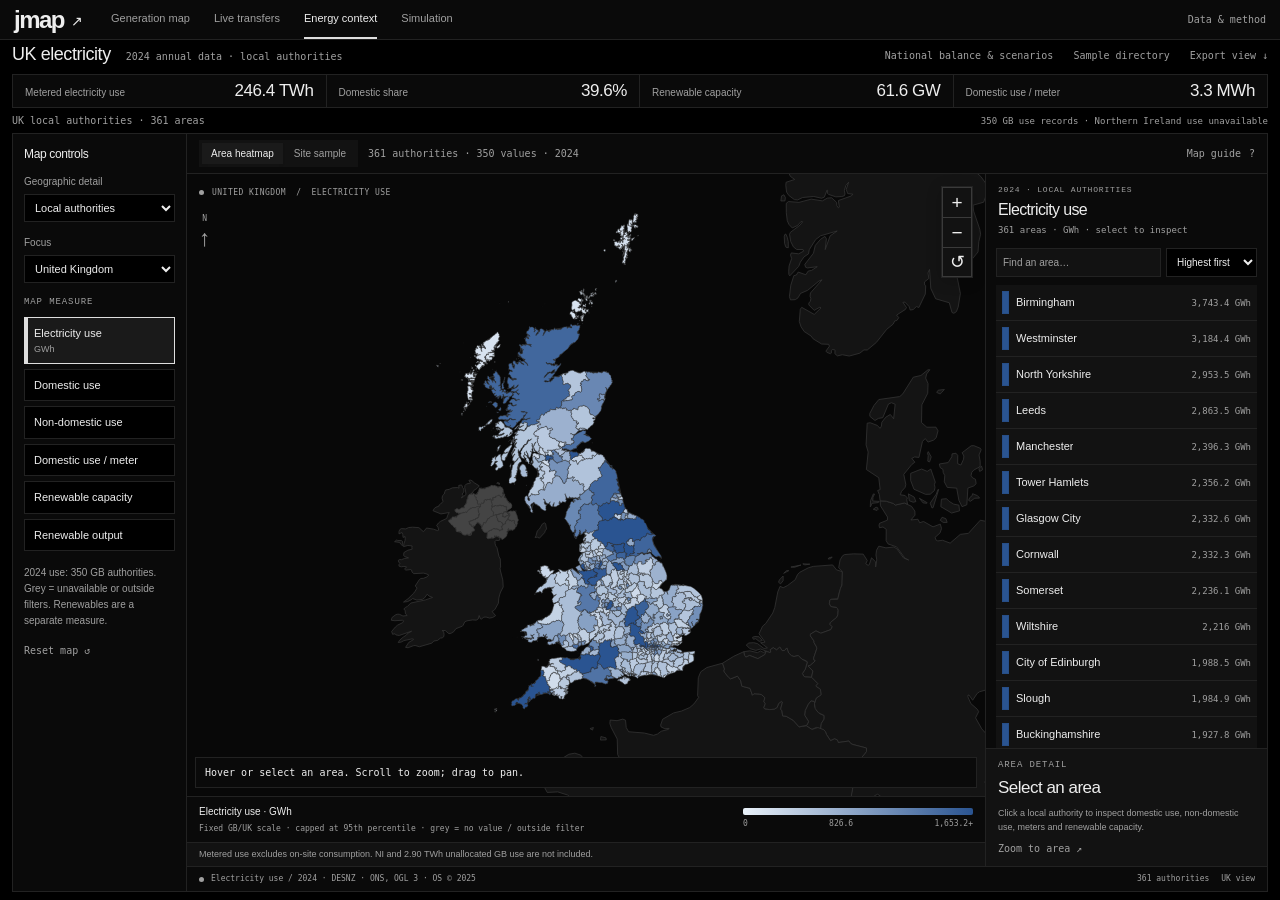
==== commit 722dfe55: "Changes" ====
--- a/UI/explorer.html
+++ b/UI/explorer.html
@@ -3,11 +3,13 @@
 <head>
   <meta charset="utf-8">
   <meta name="viewport" content="width=device-width, initial-scale=1">
-  <meta name="theme-color" content="#fafaf8">
+  <meta name="theme-color" content="#000000">
+  <meta name="color-scheme" content="dark">
   <meta name="description" content="Explore a UK supply heatmap, compare official regional electricity generation and demand, and understand annual surplus, deficit and supply dependence.">
   <title>UK electricity dashboard — JMap</title>
   <link rel="stylesheet" href="styles.css">
   <link rel="stylesheet" href="map-system.css">
+  <script src="map-interactions.js" defer></script>
   <script src="assets/geography.js" defer></script>
   <script src="assets/nations.js" defer></script>
   <script src="assets/local-areas.js" defer></script>
@@ -22,16 +24,15 @@
   <script src="distribution.js" defer></script>
   <link rel="stylesheet" href="distribution.css">
   <link rel="stylesheet" href="dashboard.css">
+  <link rel="stylesheet" href="theme-dark.css">
+  <link rel="stylesheet" href="explorer-dark.css">
+  <link rel="stylesheet" href="site-shell.css">
 </head>
 <body class="energy-page">
   <a class="skip-link" href="#workspace">Skip to energy explorer</a>
-  <header class="site-header">
-    <a class="brand" href="main.html" aria-label="JMap energy map">jmap<span aria-hidden="true">↗</span></a>
-    <nav aria-label="Main navigation"><a href="operations.html">Operations</a><a href="explorer.html" class="active" aria-current="page">Energy context</a><a class="site-directory-link" id="directory-nav" href="explorer.html#directory">Site directory</a></nav>
-    <div class="header-meta"><span class="status-dot"></span> United Kingdom <span class="header-divider">/</span> Grid intelligence</div>
-  </header>
+  <header class="app-header site-header"><a class="brand" href="generation.html" aria-label="JMap generation map">jmap<span aria-hidden="true">&#8599;</span></a><nav aria-label="Main navigation"><a href="generation.html" aria-label="Generation map"><span class="desktop-name">Generation map</span><span class="mobile-name" aria-hidden="true">Sites</span></a><a href="transfers.html" aria-label="Live transfers"><span class="desktop-name">Live transfers</span><span class="mobile-name" aria-hidden="true">Transfers</span></a><a href="explorer.html" aria-label="Energy context" aria-current="page"><span class="desktop-name">Energy context</span><span class="mobile-name" aria-hidden="true">Context</span></a><a href="operations.html" aria-label="Simulation"><span class="desktop-name">Simulation</span><span class="mobile-name" aria-hidden="true">Simulation</span></a></nav><div class="header-end"><button id="about-data" class="text-button" type="button">Data &amp; method</button></div></header>
   <main>
-    <div class="dashboard-heading"><div><h1 id="page-title">UK electricity</h1><span id="dashboard-period">Local authority data · 2024</span></div><div><button class="plain-link" id="open-balance" type="button">National balance &amp; scenarios</button><button class="plain-link" id="about-data" type="button">Sources &amp; definitions</button><button class="plain-link" id="export-map" type="button">Export view ↓</button></div></div>
+    <div class="dashboard-heading"><div><h1 id="page-title">UK electricity</h1><span id="dashboard-period">Local authority data · 2024</span></div><div><button class="plain-link" id="open-balance" type="button">National balance &amp; scenarios</button><a class="site-directory-link plain-link" id="directory-nav" href="explorer.html#directory">Sample directory</a><button class="plain-link" id="export-map" type="button">Export view ↓</button></div></div>
     <section class="dashboard-kpis" aria-label="Current geographic summary" aria-live="polite"><article><span id="kpi-label-1">Metered use</span><strong id="kpi-value-1">—</strong><small id="kpi-context-1">Mapped local authorities</small></article><article><span id="kpi-label-2">Domestic share</span><strong id="kpi-value-2">—</strong><small id="kpi-context-2">Share of metered use</small></article><article><span id="kpi-label-3">Renewable capacity</span><strong id="kpi-value-3">—</strong><small id="kpi-context-3">Installed, not firm availability</small></article><article><span id="kpi-label-4">Domestic use / meter</span><strong id="kpi-value-4">—</strong><small id="kpi-context-4">Annual weighted mean</small></article></section>
     <div class="dashboard-scope"><span id="dashboard-scope">Great Britain · 350 measured authorities</span><button class="plain-link" id="clear-area-selection" type="button" hidden>Clear selection ×</button><span id="dashboard-coverage">Annual published data · not live</span></div>
     <div id="distribution-insights" hidden></div>
@@ -84,7 +85,7 @@
             <div class="map-stage" id="map-stage">
               <svg id="energy-map" tabindex="0" role="group" aria-label="UK energy sites. Drag to pan, scroll to zoom, use arrow keys to pan, plus and minus to zoom, and Home for the UK view."></svg>
               <div class="map-label"><span class="status-dot"></span><span id="map-scope">United Kingdom</span><span class="map-label-divider">/</span><span id="map-data-label">Annual balance</span></div>
-              <div class="map-controls" role="group" aria-label="Map navigation"><button id="zoom-in" type="button" aria-label="Zoom in">+</button><button id="zoom-out" type="button" aria-label="Zoom out">−</button><button id="reset-map" type="button" aria-label="Show the whole United Kingdom" title="UK view"><svg viewBox="0 0 20 20" fill="none" aria-hidden="true"><path d="M6 3H3v3m11-3h3v3M3 14v3h3m11-3v3h-3M6 10h8m-4-4v8"/></svg></button></div>
+              <div class="map-controls" role="group" aria-label="Map navigation"><button id="zoom-in" type="button" aria-label="Zoom in">+</button><button id="zoom-out" type="button" aria-label="Zoom out">−</button><button id="reset-map" type="button" aria-label="Reset map" title="Reset map">&#8634;</button></div>
               <div class="north-indicator" aria-hidden="true">N<span>↑</span></div>
               <div class="map-legend"><div><p id="legend-title">Site output</p><div id="legend-scale" class="legend-scale"></div><p id="legend-description">Same scale across every filter.</p></div></div>
               <div class="map-attribution">Geography: <a href="https://www.naturalearthdata.com/about/terms-of-use/" target="_blank" rel="noreferrer">Natural Earth</a><span>·</span><span id="map-data-source">DESNZ annual data</span></div>
--- a/UI/dashboard.css
+++ b/UI/dashboard.css
@@ -1,12 +1,12 @@
 /* A compact, persistent workspace for inspecting UK electricity data. */
 body.energy-page { height: 100dvh; overflow: hidden; font-size: 12px; }
-.energy-page .site-header { height: 38px; padding: 0 16px; gap: 24px; }
+.energy-page .site-header { height: 40px; padding: 0 16px; gap: 24px; }
 .energy-page .brand { font-size: 24px; letter-spacing: -1.5px; }
 .energy-page .brand > span { font-size: 16px; }
 .energy-page .site-header nav { margin-left: 16px; gap: 24px; }
 .energy-page .site-header nav a { font-size: 11px; }
 .energy-page .header-meta { font-size: 9px; }
-.energy-page main { max-width: none; padding: 0 12px 8px; height: calc(100dvh - 38px); display: flex; flex-direction: column; min-height: 0; gap: 4px; }
+.energy-page main { max-width: none; padding: 0 12px 8px; height: calc(100dvh - 40px); display: flex; flex-direction: column; min-height: 0; gap: 4px; }
 .dashboard-heading { min-height: 30px; display: flex; align-items: center; justify-content: space-between; gap: 12px; }
 .dashboard-heading > div { display: flex; align-items: baseline; gap: 15px; }
 .dashboard-heading h1 { font: 500 18px/1.3 Arial, sans-serif; margin: 0; letter-spacing: -.025em; }
@@ -104,7 +104,7 @@
 @media (max-width: 1150px) and (min-width: 851px) { .energy-page .workspace { grid-template-columns: 155px minmax(0,1fr); } .energy-page .explorer-body { grid-template-columns: minmax(0,1fr) 250px; } .dashboard-heading > div:last-child { gap: 12px; } .header-meta { display: none !important; } .energy-page #regional-legend-host .map-legend > div { grid-template-columns: minmax(80px,1fr) 145px; gap: 3px 8px; } }
 @media (max-width: 850px) {
   body.energy-page { height: auto; overflow: auto; }
-  .energy-page main { height: auto; min-height: calc(100dvh - 44px); }
+  .energy-page main { height: auto; min-height: calc(100dvh - 40px); }
   .energy-page .header-meta { display: none; }
   .energy-page .site-header { height: 44px; gap: 20px; }
   .energy-page .site-header nav { margin-left: auto; gap: 18px; }
--- a/UI/theme-dark.css
+++ b/UI/theme-dark.css
@@ -0,0 +1,75 @@
+/* Minimal black dashboard chrome; colour is reserved for data and status. */
+:root {
+  color-scheme: dark;
+  --page-bg: #000000;
+  --surface: #0a0a0a;
+  --surface-raised: #121212;
+  --surface-hover: #1a1a1a;
+  --line: #222222;
+  --control-border: #3a3a3a;
+  --muted: #a0a0a0;
+  --ink: #eeeeee;
+  --accent: #dedede;
+  --paper: var(--page-bg);
+  --white: var(--surface);
+  --soft: var(--surface-raised);
+  --map-sea: #080808;
+  --map-land: #141414;
+  --map-coast: #343434;
+  --map-label: #bdbdbd;
+  color: var(--ink);
+  background: var(--page-bg);
+}
+body { color:var(--ink); background:var(--page-bg); }
+::selection { color:#000; background:#ddd; }
+* { scrollbar-color:#484848 var(--surface); }
+:focus-visible { outline-color:var(--accent); }
+button,input,select,textarea { color:var(--ink); accent-color:var(--accent); }
+button,input,select,textarea { border-color:var(--control-border); }
+button,select,textarea { background:var(--surface-raised); }
+input:not([type=checkbox]):not([type=radio]):not([type=range]) { background:var(--surface-raised); }
+input::placeholder,textarea::placeholder { color:#888; opacity:1; }
+option { color:var(--ink); background:var(--surface-raised); }
+button:hover { color:var(--ink); background:var(--surface-hover); }
+button:disabled { cursor:default; }
+.text-button,.plain-link { color:var(--muted); background:transparent; }
+.text-button:hover,.plain-link:hover { color:var(--ink); background:transparent; }
+.app-header,.site-header { color:var(--ink); background:var(--surface); border-color:var(--line); }
+.brand { color:var(--ink); }
+nav a:hover { color:var(--ink); }
+nav a[aria-current],nav a.active { color:var(--ink); border-color:var(--accent); }
+.site-header nav a[aria-current] { border-color:var(--accent); }
+.skip,.skip-link { color:var(--ink); background:var(--surface-raised); }
+dialog { color:var(--ink); background:var(--surface); border-color:var(--control-border); }
+dialog::backdrop { background:#000c; }
+dialog p { color:var(--muted); }
+dialog a { color:var(--accent); }
+dialog code { color:#ccc; }
+.error-banner { color:#f1bba1; background:var(--surface-raised); border-color:#454545; }
+.error-banner button { color:var(--ink); background:var(--surface-hover); border-color:#555; }
+
+/* Main generation view: the data palette and marker sizes remain unchanged. */
+.generation-page .summary-strip,
+.generation-page .generation-workspace { background:var(--surface); }
+.generation-page .summary-strip strong { color:var(--ink); }
+.generation-page .search input { background:var(--surface-raised); border-color:var(--control-border); }
+.generation-page .panel-tabs button[aria-pressed=true] { color:var(--ink); background:var(--surface-hover); }
+.generation-page .site-row { color:var(--ink); background:transparent; border-bottom-color:var(--line); }
+.generation-page .site-row:hover { background:var(--surface-hover); }
+.generation-page .site-row[aria-pressed=true] { background:var(--surface-hover); }
+.generation-page .site-detail,
+.generation-page .list-column-head,
+.generation-page .facts > div,
+.generation-page .fuel-row { border-color:var(--line); }
+.generation-page .site-detail > a,
+.generation-page .panel-link { color:var(--accent); }
+.generation-page .reading-note { color:#bbb; background:var(--surface-raised); }
+.generation-page .fuel-bar { background:var(--accent); }
+.generation-page .feed-status { color:var(--muted); }
+.generation-page .feed-status.fresh { color:#92d7b8; }
+.generation-page .feed-status.fresh::before { background:#92d7b8; }
+.generation-page .feed-status.stale { color:#e5c083; }
+.generation-page .feed-status.stale::before { background:#e5c083; }
+.generation-page .feed-status.unavailable { color:#e9ae98; }
+.generation-page .map-footer,
+.generation-page .technology-key { background:var(--surface); }
--- a/UI/explorer-dark.css
+++ b/UI/explorer-dark.css
@@ -0,0 +1,286 @@
+/* Energy-context presentation only. Quantitative map fills and legend gradients
+ * retain their data palettes; neutral surfaces, labels and outlines use the
+ * shared dark theme. Load after theme-dark.css and the explorer stylesheets. */
+body.energy-page {
+  --paper: var(--page-bg);
+  --white: var(--surface);
+  --soft: var(--surface-hover);
+  background: var(--page-bg);
+  color: var(--ink);
+}
+
+.energy-page :is(.workspace, .sidebar, .map-workspace, .map-toolbar,
+  .analysis-rail, .analysis-heading, .analysis-section, .map-status,
+  .map-layer-controls, .dashboard-kpis, .site-detail, .directory,
+  .directory-heading, .comparison-section, .perspective-nav,
+  .distribution-insights a, .balance-section, .balance-main) {
+  background: var(--surface);
+  border-color: var(--line);
+}
+.energy-page :is(.map-measures, .map-reading-note, .regional-detail,
+  .dashboard-dialog-bar, .balance-context, .risk-explainer,
+  .scenario-controls, .map-empty, .view-switch) {
+  background: var(--surface-raised);
+  border-color: var(--line);
+}
+.energy-page :is(.dashboard-heading > div > span, .dashboard-scope,
+  #dashboard-coverage, .dashboard-field, .dashboard-kpis article > span,
+  .regional-scope-note, .map-reading-note, .heat-colour-captions,
+  .regional-metric-options button span, .regional-ranking-row small,
+  .regional-detail dt, #regional-detail-note, #regional-detail-status,
+  .balance-heading > div > p:last-child, .balance-context p,
+  .balance-table th small, .balance-status, .coverage-context,
+  .balance-reading, .scenario-controls summary > span, .scenario-body > p,
+  .scenario-footer, .risk-explainer > p:not(.eyebrow),
+  .risk-availability strong, #balance-sources, .insight-detail,
+  .directory-heading p, .map-layer-controls p, .filter-count,
+  .north-indicator, .map-label, .map-label-divider, .scope-separator) {
+  color: var(--muted);
+}
+.energy-page :is(.dashboard-kpis strong, .regional-detail dd,
+  .regional-ranking-row strong, .nation-top strong, .mix-value,
+  .leader-meta strong, .balance-table tbody th, .balance-reading strong,
+  .coverage-ratio, .map-legend > div > p:first-child) {
+  color: var(--ink);
+}
+.energy-page #dialog-body p {
+  color: var(--muted);
+}
+
+.energy-page :is(.search-field, .dashboard-field select,
+  .area-search input, .area-search select, .balance-chart-heading select,
+  .regional-metric-options button, .filter-presets button) {
+  background: var(--page-bg);
+  border-color: var(--line);
+  color: var(--ink);
+}
+.energy-page :is(.search-field input, .size-control select) {
+  color: var(--ink);
+}
+.energy-page .search-field input::placeholder,
+.energy-page .area-search input::placeholder {
+  color: var(--muted);
+}
+.energy-page .search-field:focus-within {
+  border-color: var(--accent);
+}
+.energy-page :is(.regional-metric-options button, .regional-ranking-row,
+  .mix-row, .nation-row, .leader-row, .filter-row):hover {
+  background: var(--surface-hover);
+  color: var(--ink);
+}
+.energy-page .regional-metric-options button[aria-pressed="true"] {
+  background: var(--surface-hover);
+  border-color: var(--accent);
+  box-shadow: inset 3px 0 var(--accent);
+}
+.energy-page :is(.regional-ranking-row[aria-pressed="true"],
+  .view-switch .selected) {
+  background: var(--surface-hover);
+  color: var(--ink);
+}
+.energy-page .filter-presets button[aria-pressed="true"],
+.energy-page .directory-actions button[aria-pressed="true"] {
+  background: var(--accent);
+  border-color: var(--accent);
+  color: var(--page-bg);
+}
+.energy-page .dark-button {
+  background: var(--accent);
+  color: var(--page-bg);
+}
+.energy-page .dark-button:hover {
+  background: var(--ink);
+  color: var(--page-bg);
+}
+.energy-page .filter-row input {
+  border-color: var(--muted);
+}
+.energy-page .filter-row input:checked {
+  background: var(--accent);
+  border-color: var(--accent);
+}
+.energy-page .filter-row input:checked::after {
+  border-color: var(--page-bg);
+}
+.energy-page :is(.filter-presets button, .mix-row, .nation-row, .leader-row,
+  .regional-ranking-row, .regional-detail, .regional-detail dl > div,
+  .detail-facts > div, .balance-table tbody td, .balance-table tbody th,
+  .risk-availability, .scenario-controls[open] summary) {
+  border-color: var(--line);
+}
+.energy-page :is(.analysis-bar, .utilisation-track, .balance-track) {
+  background: var(--surface-hover);
+}
+.energy-page :is(.analysis-bar > span, .utilisation-track > div) {
+  background: var(--accent);
+}
+.energy-page .analysis-tabs .selected::after {
+  background: var(--accent);
+}
+.energy-page :is(.analysis-reset:disabled, .directory-actions button:disabled,
+  .export-button:disabled) {
+  color: var(--muted);
+  opacity: .55;
+}
+
+.energy-page .map-stage {
+  background: var(--map-sea);
+}
+.energy-page #energy-map > rect:first-child {
+  fill: var(--map-sea);
+}
+.energy-page #energy-map .map-land {
+  fill: var(--map-land);
+  stroke: var(--map-coast);
+}
+.energy-page #energy-map .map-labels text {
+  fill: var(--map-label);
+  stroke: var(--map-sea);
+  stroke-width: 3;
+  paint-order: stroke fill;
+}
+.energy-page #energy-map .map-labels > text {
+  fill: var(--muted);
+  fill-opacity: .85;
+  stroke-width: 2;
+}
+.energy-page #energy-map .map-labels circle {
+  fill: var(--muted);
+}
+.energy-page #energy-map .map-region {
+  stroke: var(--map-coast);
+}
+.energy-page #energy-map .map-region[fill="#e0e4e2"],
+.energy-page #energy-map .map-region[fill="#d8dcd4"],
+.energy-page #energy-map .map-region[fill="#d7d9d5"] {
+  fill: #444444;
+}
+.energy-page #energy-map .map-region[fill="#edf0e9"] {
+  fill: #252525;
+}
+.energy-page #energy-map .map-region[aria-pressed="true"],
+.energy-page #energy-map .map-region:hover {
+  stroke: var(--accent);
+}
+.energy-page #energy-map .map-region-label rect,
+.energy-page #energy-map .map-marker-tooltip rect {
+  fill: var(--surface-raised);
+  stroke: var(--map-coast);
+}
+.energy-page #energy-map .map-region-label[aria-pressed="true"] rect {
+  stroke: var(--accent);
+}
+.energy-page #energy-map .map-region-label text,
+.energy-page #energy-map .map-marker-tooltip text {
+  fill: var(--ink);
+}
+.energy-page #energy-map .map-region-label text:first-of-type {
+  fill: var(--muted);
+}
+.energy-page #energy-map .map-site-label {
+  fill: var(--map-label);
+  stroke: var(--map-sea);
+}
+.energy-page #energy-map .map-marker > :nth-child(3) {
+  fill: var(--map-sea);
+  stroke: var(--map-sea);
+}
+.energy-page #energy-map .map-marker-shape,
+.energy-page .tech-symbol svg > :first-child {
+  stroke: var(--map-label);
+}
+.energy-page #energy-map .map-selection-ring {
+  stroke: var(--accent);
+}
+.energy-page :is(.map-region, .map-region-label):focus-visible {
+  filter: drop-shadow(0 0 3px var(--accent));
+}
+.energy-page :is(.map-legend, .area-hover, .map-attribution) {
+  background: var(--surface);
+  border-color: var(--line);
+  color: var(--ink);
+}
+.energy-page #regional-legend-host:not(:empty) {
+  background: var(--surface);
+}
+.energy-page :is(.legend-benchmark > span, .legend-circles span) {
+  background: var(--map-sea);
+  border-color: var(--map-label);
+}
+.energy-page .map-controls {
+  background: var(--surface-raised);
+  border-color: var(--line);
+  box-shadow: 0 3px 15px #0003;
+}
+.energy-page .map-controls button:hover {
+  background: var(--surface-hover);
+}
+.energy-page :is(.map-legend p, .legend-benchmark, .map-hint) {
+  color: var(--muted);
+}
+
+.energy-page :is(.directory thead, .directory thead th,
+  .balance-table thead th) {
+  background: var(--surface-raised);
+  color: var(--muted);
+}
+.energy-page :is(.directory td, .directory th) {
+  border-color: var(--line);
+}
+.energy-page :is(.directory tbody tr:hover, .directory tbody tr:hover > *,
+  .perspective-nav a:hover) {
+  background: var(--surface-hover);
+}
+.energy-page .comparison-table tr > :first-child {
+  background: var(--surface);
+  box-shadow: 1px 0 0 var(--line);
+}
+.energy-page :is(.comparison-table thead, .comparison-table thead th,
+  .balance-table tbody th) {
+  background: var(--surface);
+}
+.energy-page :is(.comparison-table tbody th, .comparison-table tbody td,
+  .comparison-table thead th, .comparison-badge) {
+  border-color: var(--line);
+  color: var(--ink);
+}
+
+.energy-page .data-year {
+  background: var(--surface-raised);
+  border-color: var(--control-border);
+  color: var(--muted);
+}
+.energy-page .data-year.is-scenario {
+  background: var(--surface-raised);
+  border-color: var(--control-border);
+  color: #f1bf97;
+}
+.energy-page :is(.balance-number, .surplus-key) {
+  color: #8fd4bd;
+}
+.energy-page :is(.balance-number.is-deficit, .deficit-key,
+  .scenario-sliders output, #balance-risk-insight) {
+  color: #f0b58a;
+}
+.energy-page .balance-fill {
+  background: #68bba0;
+}
+.energy-page .balance-fill.is-deficit {
+  background: #df9a6d;
+}
+.energy-page .balance-track::after {
+  background: var(--muted);
+}
+.energy-page .scenario-sliders input {
+  accent-color: var(--accent);
+}
+.energy-page #balance-risk-insight {
+  border-color: #df9a6d;
+}
+.energy-page :is(#balance-sources a, .nation-explore) {
+  color: var(--accent);
+}
+.energy-page .balance-data-error {
+  color: #f2b5a6;
+}
--- a/UI/site-shell.css
+++ b/UI/site-shell.css
@@ -0,0 +1,67 @@
+/* Shared site navigation and map controls, independent of each view's layout. */
+[data-map-surface],[data-map-surface] * {
+  -webkit-user-select:none;
+  user-select:none;
+  -webkit-touch-callout:none;
+}
+body.is-map-panning,body.is-map-panning * {
+  -webkit-user-select:none!important;
+  user-select:none!important;
+  cursor:grabbing!important;
+}
+header.app-header,body.energy-page header.app-header.site-header {
+  display:flex;
+  align-items:center;
+  flex-wrap:nowrap;
+  gap:28px;
+  height:40px;
+  min-height:40px;
+  padding:0 14px;
+  background:var(--surface);
+  border-bottom:1px solid var(--line);
+}
+.app-header .brand,.energy-page .app-header .brand {
+  display:flex;align-items:center;gap:7px;flex-shrink:0;
+  font:700 24px/1 Arial,Helvetica,sans-serif;letter-spacing:-1.5px;
+}
+.app-header .brand > span,.energy-page .app-header .brand > span {font:400 14px/1 Arial,sans-serif;padding-top:3px;}
+.app-header nav,.energy-page .app-header nav {display:flex;align-self:stretch;gap:24px;margin:0;}
+.app-header nav a,.energy-page .app-header nav a {
+  display:flex;align-items:center;padding:0;
+  border-bottom:2px solid transparent;color:var(--muted);
+  font:11px/1.4 Arial,Helvetica,sans-serif;white-space:nowrap;
+}
+.app-header nav a[aria-current],.energy-page .app-header nav a[aria-current] {color:var(--ink);border-bottom-color:var(--accent);}
+.app-header nav a:hover {color:var(--ink);}
+.app-header .desktop-name {display:inline;}
+.app-header .mobile-name {display:none;}
+.header-end {display:flex;align-items:center;gap:18px;margin-left:auto;min-width:0;}
+.header-end > .text-button,.energy-page .header-end > .text-button {font:10px/1.5 monospace;white-space:nowrap;margin:0;padding:3px 0;border:0;background:transparent;}
+.header-end .data-status,.header-end .feed-badge {margin:0;font:9px/1.5 monospace;white-space:nowrap;}
+.map-controls,.map-navigation,.energy-page .map-controls {top:12px;right:12px;}
+.map-controls button,.map-navigation button,.energy-page .map-controls button {
+  display:grid;place-items:center;width:30px;height:30px;padding:0;
+  border:1px solid var(--control-border);border-bottom:0;border-radius:0;
+  background:var(--surface-raised);color:var(--ink);font:19px/1 Arial,sans-serif;
+}
+.map-controls button:last-child,.map-navigation button:last-child,.energy-page .map-controls button:last-child {border-bottom:1px solid var(--control-border);font-size:18px;}
+.map-controls button:hover,.map-navigation button:hover {background:var(--surface-hover);}
+@media(max-width:1100px) {
+  header.app-header,body.energy-page header.app-header.site-header {gap:22px;}
+  .app-header nav,.energy-page .app-header nav {gap:20px;}
+}
+@media(max-width:850px) {
+  .header-end .data-status,.header-end .feed-badge {display:none;}
+}
+@media(max-width:600px) {
+  header.app-header,body.energy-page header.app-header.site-header {gap:10px;padding:0 8px;}
+  .app-header .brand,.energy-page .app-header .brand {font-size:21px;gap:3px;}
+  .app-header .brand > span,.energy-page .app-header .brand > span {font-size:12px;}
+  .app-header nav,.energy-page .app-header nav {gap:11px;}
+  .app-header nav a,.energy-page .app-header nav a {font-size:10px;}
+  .app-header .desktop-name {display:none;}
+  .app-header .mobile-name {display:inline;}
+  .header-end {gap:0;}
+  .header-end > .text-button,.energy-page .header-end > .text-button {font-size:8px;}
+  .map-controls,.map-navigation,.energy-page .map-controls {top:10px;right:8px;}
+}
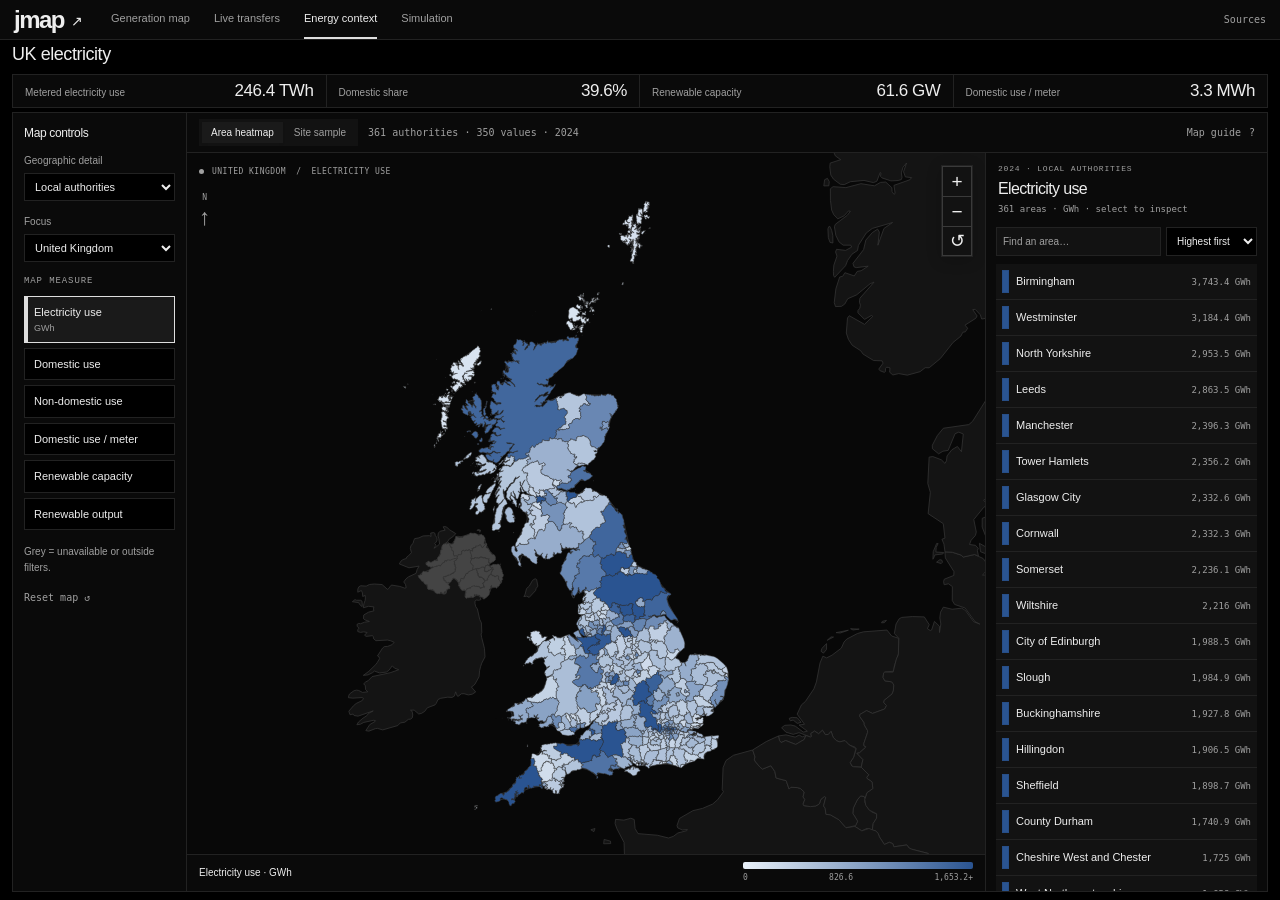
==== commit 832989ac: "Additional User interfaces" ====
--- a/UI/explorer.html
+++ b/UI/explorer.html
@@ -30,11 +30,11 @@
 </head>
 <body class="energy-page">
   <a class="skip-link" href="#workspace">Skip to energy explorer</a>
-  <header class="app-header site-header"><a class="brand" href="generation.html" aria-label="JMap generation map">jmap<span aria-hidden="true">&#8599;</span></a><nav aria-label="Main navigation"><a href="generation.html" aria-label="Generation map"><span class="desktop-name">Generation map</span><span class="mobile-name" aria-hidden="true">Sites</span></a><a href="transfers.html" aria-label="Live transfers"><span class="desktop-name">Live transfers</span><span class="mobile-name" aria-hidden="true">Transfers</span></a><a href="explorer.html" aria-label="Energy context" aria-current="page"><span class="desktop-name">Energy context</span><span class="mobile-name" aria-hidden="true">Context</span></a><a href="operations.html" aria-label="Simulation"><span class="desktop-name">Simulation</span><span class="mobile-name" aria-hidden="true">Simulation</span></a></nav><div class="header-end"><button id="about-data" class="text-button" type="button">Data &amp; method</button></div></header>
+  <header class="app-header site-header"><a class="brand" href="generation.html" aria-label="JMap generation map">jmap<span aria-hidden="true">&#8599;</span></a><nav aria-label="Main navigation"><a href="generation.html" aria-label="Generation map"><span class="desktop-name">Generation map</span><span class="mobile-name" aria-hidden="true">Sites</span></a><a href="transfers.html" aria-label="Live transfers"><span class="desktop-name">Live transfers</span><span class="mobile-name" aria-hidden="true">Transfers</span></a><a href="explorer.html" aria-label="Energy context" aria-current="page"><span class="desktop-name">Energy context</span><span class="mobile-name" aria-hidden="true">Context</span></a><a href="operations.html" aria-label="Simulation"><span class="desktop-name">Simulation</span><span class="mobile-name" aria-hidden="true">Simulation</span></a></nav><div class="header-end"><button id="about-data" class="text-button" type="button">Sources</button></div></header>
   <main>
-    <div class="dashboard-heading"><div><h1 id="page-title">UK electricity</h1><span id="dashboard-period">Local authority data · 2024</span></div><div><button class="plain-link" id="open-balance" type="button">National balance &amp; scenarios</button><a class="site-directory-link plain-link" id="directory-nav" href="explorer.html#directory">Sample directory</a><button class="plain-link" id="export-map" type="button">Export view ↓</button></div></div>
+    <div class="dashboard-heading"><div><h1 id="page-title">UK electricity</h1><button class="plain-link" id="clear-area-selection" type="button" hidden>Clear selection ×</button></div></div>
     <section class="dashboard-kpis" aria-label="Current geographic summary" aria-live="polite"><article><span id="kpi-label-1">Metered use</span><strong id="kpi-value-1">—</strong><small id="kpi-context-1">Mapped local authorities</small></article><article><span id="kpi-label-2">Domestic share</span><strong id="kpi-value-2">—</strong><small id="kpi-context-2">Share of metered use</small></article><article><span id="kpi-label-3">Renewable capacity</span><strong id="kpi-value-3">—</strong><small id="kpi-context-3">Installed, not firm availability</small></article><article><span id="kpi-label-4">Domestic use / meter</span><strong id="kpi-value-4">—</strong><small id="kpi-context-4">Annual weighted mean</small></article></section>
-    <div class="dashboard-scope"><span id="dashboard-scope">Great Britain · 350 measured authorities</span><button class="plain-link" id="clear-area-selection" type="button" hidden>Clear selection ×</button><span id="dashboard-coverage">Annual published data · not live</span></div>
+
     <div id="distribution-insights" hidden></div>
 
     <div class="scope-heading"><p><span id="summary-scope">United Kingdom</span><span class="scope-separator">/</span> Filtered sample</p><p>Figures follow filters. Zoom changes the map only.</p></div>
@@ -87,13 +87,13 @@
               <div class="map-label"><span class="status-dot"></span><span id="map-scope">United Kingdom</span><span class="map-label-divider">/</span><span id="map-data-label">Annual balance</span></div>
               <div class="map-controls" role="group" aria-label="Map navigation"><button id="zoom-in" type="button" aria-label="Zoom in">+</button><button id="zoom-out" type="button" aria-label="Zoom out">−</button><button id="reset-map" type="button" aria-label="Reset map" title="Reset map">&#8634;</button></div>
               <div class="north-indicator" aria-hidden="true">N<span>↑</span></div>
-              <div class="map-legend"><div><p id="legend-title">Site output</p><div id="legend-scale" class="legend-scale"></div><p id="legend-description">Same scale across every filter.</p></div></div>
+              <div class="map-legend"><div><p id="legend-title">Site output</p><div id="legend-scale" class="legend-scale"></div></div></div>
               <div class="map-attribution">Geography: <a href="https://www.naturalearthdata.com/about/terms-of-use/" target="_blank" rel="noreferrer">Natural Earth</a><span>·</span><span id="map-data-source">DESNZ annual data</span></div>
               <div class="map-empty" id="map-empty" hidden><span aria-hidden="true">⊘</span><h3>No matching sites.</h3><p>Try a broader search or include more technologies.</p><button class="dark-button" id="empty-reset" type="button">Reset filters</button></div>
-              <div class="area-hover" id="area-hover" role="status">Hover or select an area to inspect its data.</div>
+              <div class="area-hover" id="area-hover" role="status" hidden>Hover or select an area to inspect its data.</div>
             </div>
             <div id="regional-legend-host"></div>
-            <p class="map-reading-note" id="map-reading-note">Colour shows annual metered use. Grey means no published value.</p>
+
             <div class="directory" id="directory" hidden><div class="directory-heading"><p>Select a site to locate it, or add up to three to compare.</p><label>Sort <select id="sort-sites"><option value="output">Highest output</option><option value="capacity">Largest capacity</option><option value="utilisation">Highest utilisation</option><option value="name">Name A–Z</option></select></label></div><div class="directory-scroll"><table><thead><tr><th scope="col">Site</th><th scope="col">Technology</th><th scope="col">Output</th><th scope="col">Capacity</th><th scope="col">Utilisation</th><th scope="col">Actions</th></tr></thead><tbody id="directory-body"></tbody></table><div class="directory-empty" id="directory-empty" hidden>No sites match your filters. Try a broader search.</div></div></div>
           </div>
 
@@ -102,7 +102,7 @@
               <div class="analysis-heading"><p class="eyebrow" id="regional-analysis-period">Official annual comparison</p><h2 id="regional-analysis-title">Generation vs demand.</h2><p id="regional-analysis-description">Ranked by annual generation gap, relative to demand.</p></div>
               <div class="area-search"><label class="sr-only" for="area-search">Search local authority or nation</label><input id="area-search" type="search" placeholder="Find an area…" autocomplete="off"><label class="sr-only" for="area-sort">Sort areas</label><select id="area-sort"><option value="descending">Highest first</option><option value="ascending">Lowest first</option><option value="name">A–Z</option></select></div>
               <div id="regional-ranking" class="regional-ranking"></div>
-              <article class="regional-detail" aria-labelledby="regional-detail-title"><div class="detail-caption"><p class="eyebrow">Area detail</p><button class="plain-link" id="clear-detail" type="button">Clear ×</button></div><h3 id="regional-detail-title"></h3><p id="regional-detail-status"></p><dl id="regional-detail-facts"></dl><p id="regional-detail-note"></p><button type="button" class="plain-link" id="zoom-regional-selection">Zoom to area ↗</button></article>
+              <article class="regional-detail" aria-labelledby="regional-detail-title" hidden><div class="detail-caption"><p class="eyebrow">Area detail</p><button class="plain-link" id="clear-detail" type="button">Clear ×</button></div><h3 id="regional-detail-title"></h3><p id="regional-detail-status"></p><dl id="regional-detail-facts"></dl><p id="regional-detail-note"></p><button type="button" class="plain-link" id="zoom-regional-selection">Zoom to area ↗</button></article>
             </div>
             <div id="analysis-content"><div class="analysis-heading"><p class="eyebrow">[ Understand this view ]</p><h2>The power behind the points.</h2><p id="analysis-scope">All UK sample sites</p></div>
               <div class="analysis-tabs" role="group" aria-label="Analysis breakdown"><button type="button" data-analysis="mix" aria-pressed="true" class="selected">Energy mix</button><button type="button" data-analysis="regions" aria-pressed="false">Nations</button><button type="button" data-analysis="leaders" aria-pressed="false">Top sites</button></div>
@@ -114,7 +114,7 @@
             <article class="site-detail" id="site-detail" aria-labelledby="detail-name" hidden><div class="detail-top"><button class="plain-link" id="back-analysis" type="button">← Back to analysis</button><button class="icon-button" id="close-detail" type="button" aria-label="Close site details">×</button></div><p class="eyebrow" id="detail-type"></p><h2 id="detail-name"></h2><p class="detail-location" id="detail-location"></p><div class="detail-output"><p class="eyebrow" id="detail-output-label">Illustrative output</p><p><span id="detail-output"></span><span class="unit">MW</span></p></div><div class="utilisation-head"><span>Capacity utilisation</span><span id="detail-utilisation"></span></div><div class="utilisation-track"><div id="utilisation-fill"></div></div><dl class="detail-facts"><div><dt>Capacity</dt><dd id="detail-capacity"></dd></div><div><dt>Share of filtered supply</dt><dd id="detail-share"></dd></div><div><dt>Operator</dt><dd id="detail-operator"></dd></div><div><dt>Coordinates</dt><dd id="detail-coordinates"></dd></div></dl><p class="detail-note" id="detail-note"></p><button class="dark-button" id="compare-site" type="button" aria-pressed="false">Add to comparison <span aria-hidden="true">+</span></button><button class="detail-focus" id="focus-site" type="button">Centre on this site <span aria-hidden="true">↗</span></button></article>
           </aside>
         </div>
-        <div class="map-status"><p><span class="status-dot"></span><span id="filter-summary">All technologies</span></p><span id="visible-sites">— on map</span><span id="zoom-label">UK view</span></div>
+
       </div>
     </section>
 
@@ -140,7 +140,7 @@
     <p class="coverage-note"><span class="status-dot"></span> Reading this map: a curated UK generation and supply sample. It does not represent national totals, local demand, grid capacity constraints, or electricity transfers between nations. <button class="plain-link" id="coverage-details" type="button">How to interpret the data ↗</button></p>
   </main>
   <footer><p>Built for a clearer perspective.</p><span>JMap / Energy intelligence</span><a href="overview.html">Back to overview <span aria-hidden="true">↗</span></a></footer>
-  <dialog id="info-dialog" aria-labelledby="dialog-title"><div class="dialog-heading"><p class="eyebrow">JMap / Field notes</p><button class="icon-button" id="close-dialog" type="button" aria-label="Close dialog">×</button></div><h2 id="dialog-title">Understanding the map</h2><div id="dialog-body"></div><button class="dark-button" id="dialog-done" type="button">Got it <span aria-hidden="true">↗</span></button></dialog>
+  <dialog id="info-dialog" aria-labelledby="dialog-title"><div class="dialog-heading"><p class="eyebrow">JMap / Field notes</p><button class="icon-button" id="close-dialog" type="button" aria-label="Close dialog">×</button></div><h2 id="dialog-title">Understanding the map</h2><div id="dialog-body"></div><section class="data-context-notes" aria-label="Current map data"><h3>Current view</h3><p id="dashboard-period">Local authority data · 2024</p><p id="dashboard-scope">Great Britain · 350 measured authorities</p><p id="dashboard-coverage">Annual published data · not live</p><div class="source-actions"><button class="plain-link" id="open-balance" type="button">National balance &amp; scenarios</button><a class="site-directory-link plain-link" id="directory-nav" href="explorer.html#directory">Sample directory</a><button class="plain-link" id="export-map" type="button">Export view ↓</button></div><p id="legend-description">Same scale across every filter.</p><p class="map-reading-note" id="map-reading-note">Colour shows annual metered use. Grey means no published value.</p><div class="map-status"><p><span class="status-dot"></span><span id="filter-summary">All technologies</span></p><span id="visible-sites">— on map</span><span id="zoom-label">UK view</span></div></section><button class="dark-button" id="dialog-done" type="button">Got it <span aria-hidden="true">↗</span></button></dialog>
   <p class="sr-only" id="announcement" role="status" aria-live="polite"></p>
   <noscript><p class="noscript-message">Enable JavaScript to explore the energy map, or visit the <a href="overview.html">grid overview</a>.</p></noscript>
 </body>
--- a/UI/dashboard.css
+++ b/UI/dashboard.css
@@ -55,8 +55,7 @@
 .energy-page #regional-legend-host .map-legend { max-width: none; width: 100%; }
 .energy-page #regional-legend-host .map-legend > div { display: grid; grid-template-columns: minmax(100px,1fr) minmax(160px,230px); align-items: center; gap: 3px 14px; }
 .energy-page #regional-legend-host .map-legend #legend-title { font: 10px/1.6 Arial,sans-serif; }
-.energy-page #regional-legend-host .map-legend #legend-scale { grid-column: 2; grid-row: span 2; padding: 0; min-width: 0; }
-.energy-page #regional-legend-host .map-legend #legend-description { grid-row: 2; font-size: 8px; line-height: 1.5; }
+.energy-page #regional-legend-host .map-legend #legend-scale { grid-column: 2; padding: 0; min-width: 0; }
 .regional-colour-scale { height: 7px; }
 .heat-colour-captions { font-size: 8px; margin-top: 3px; }
 .map-reading-note { padding: 5px 12px; font: 9px/1.5 Arial,sans-serif; flex-shrink: 0; }
@@ -86,6 +85,15 @@
 .regional-detail > .plain-link { margin-top: 7px; font-size: 10px; }
 .energy-page .map-status { min-height: 25px; padding: 4px 12px; flex-shrink: 0; gap: 12px; }
 .energy-page .map-status p, .energy-page .map-status > span { font-size: 8px; }
+.energy-page .data-context-notes { margin-top:20px; padding-top:14px; border-top:1px solid var(--line); }
+.energy-page .data-context-notes h3 { font-size:13px; font-weight:500; }
+.energy-page .data-context-notes .map-reading-note { padding:0; font-size:12px; }
+.energy-page .data-context-notes .map-status { display:block; border:0; padding:0; min-height:0; }
+.energy-page .data-context-notes .map-status p { font-size:12px; }
+.energy-page .data-context-notes .map-status > span { display:block; font-size:11px; color:var(--muted); }
+.energy-page .data-context-notes #dashboard-coverage { margin-left:0; font-size:12px; }
+.energy-page .source-actions { display:flex; flex-wrap:wrap; gap:10px 18px; margin:14px 0; }
+.energy-page .source-actions .plain-link { font-size:11px; }
 .energy-page .map-measures { min-height: 33px; padding: 5px 12px; flex-shrink: 0; }
 .energy-page .site-detail { padding: 12px; height: 100%; overflow-y: auto; }
 #analysis-content { height: 100%; overflow-y: auto; }
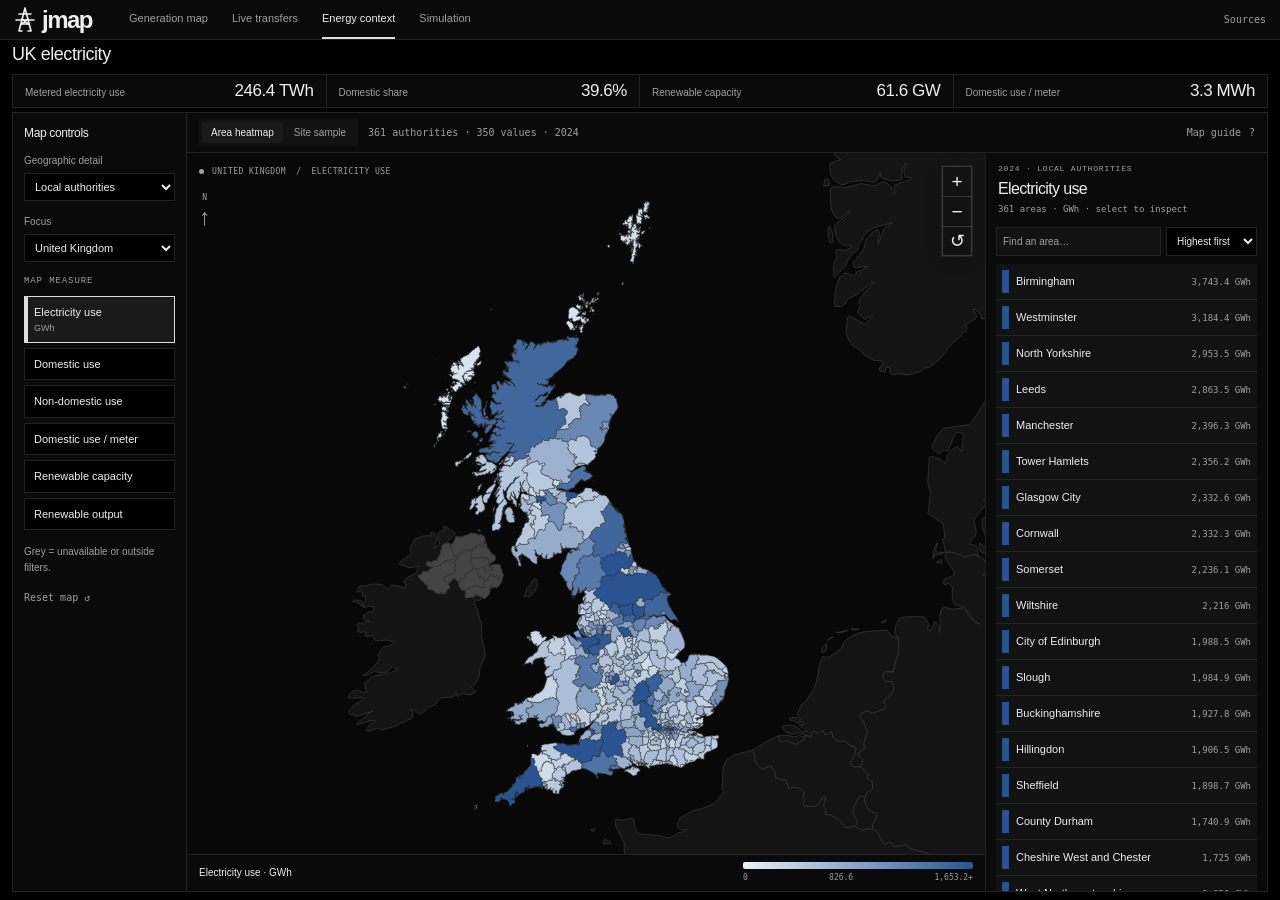
==== commit ed0238df: "Logo Pictogram" ====
--- a/UI/explorer.html
+++ b/UI/explorer.html
@@ -30,7 +30,7 @@
 </head>
 <body class="energy-page">
   <a class="skip-link" href="#workspace">Skip to energy explorer</a>
-  <header class="app-header site-header"><a class="brand" href="generation.html" aria-label="JMap generation map">jmap<span aria-hidden="true">&#8599;</span></a><nav aria-label="Main navigation"><a href="generation.html" aria-label="Generation map"><span class="desktop-name">Generation map</span><span class="mobile-name" aria-hidden="true">Sites</span></a><a href="transfers.html" aria-label="Live transfers"><span class="desktop-name">Live transfers</span><span class="mobile-name" aria-hidden="true">Transfers</span></a><a href="explorer.html" aria-label="Energy context" aria-current="page"><span class="desktop-name">Energy context</span><span class="mobile-name" aria-hidden="true">Context</span></a><a href="operations.html" aria-label="Simulation"><span class="desktop-name">Simulation</span><span class="mobile-name" aria-hidden="true">Simulation</span></a></nav><div class="header-end"><button id="about-data" class="text-button" type="button">Sources</button></div></header>
+  <header class="app-header site-header"><a class="brand" href="generation.html" aria-label="JMap generation map"><img class="brand-wordmark" src="assets/jmap-logo.svg" alt="JMap" width="87" height="32"></a><nav aria-label="Main navigation"><a href="generation.html" aria-label="Generation map"><span class="desktop-name">Generation map</span><span class="mobile-name" aria-hidden="true">Sites</span></a><a href="transfers.html" aria-label="Live transfers"><span class="desktop-name">Live transfers</span><span class="mobile-name" aria-hidden="true">Transfers</span></a><a href="explorer.html" aria-label="Energy context" aria-current="page"><span class="desktop-name">Energy context</span><span class="mobile-name" aria-hidden="true">Context</span></a><a href="operations.html" aria-label="Simulation"><span class="desktop-name">Simulation</span><span class="mobile-name" aria-hidden="true">Simulation</span></a></nav><div class="header-end"><button id="about-data" class="text-button" type="button">Sources</button></div></header>
   <main>
     <div class="dashboard-heading"><div><h1 id="page-title">UK electricity</h1><button class="plain-link" id="clear-area-selection" type="button" hidden>Clear selection ×</button></div></div>
     <section class="dashboard-kpis" aria-label="Current geographic summary" aria-live="polite"><article><span id="kpi-label-1">Metered use</span><strong id="kpi-value-1">—</strong><small id="kpi-context-1">Mapped local authorities</small></article><article><span id="kpi-label-2">Domestic share</span><strong id="kpi-value-2">—</strong><small id="kpi-context-2">Share of metered use</small></article><article><span id="kpi-label-3">Renewable capacity</span><strong id="kpi-value-3">—</strong><small id="kpi-context-3">Installed, not firm availability</small></article><article><span id="kpi-label-4">Domestic use / meter</span><strong id="kpi-value-4">—</strong><small id="kpi-context-4">Annual weighted mean</small></article></section>
--- a/UI/explorer-dark.css
+++ b/UI/explorer-dark.css
@@ -193,8 +193,18 @@
 .energy-page #energy-map .map-selection-ring {
   stroke: var(--accent);
 }
-.energy-page :is(.map-region, .map-region-label):focus-visible {
-  filter: drop-shadow(0 0 3px var(--accent));
+/* Keep large, projected SVG boundaries out of filtered compositing layers. */
+.energy-page #energy-map :is(.map-region, .map-region-label):focus-visible {
+  filter: none;
+  outline: none;
+}
+.energy-page #energy-map .map-region:focus-visible {
+  stroke: var(--accent);
+  stroke-width: 2.2;
+}
+.energy-page #energy-map .map-region-label:focus-visible rect {
+  stroke: var(--accent);
+  stroke-width: 1.5;
 }
 .energy-page :is(.map-legend, .area-hover, .map-attribution) {
   background: var(--surface);
--- a/UI/site-shell.css
+++ b/UI/site-shell.css
@@ -3,6 +3,10 @@
   -webkit-user-select:none;
   user-select:none;
   -webkit-touch-callout:none;
+}
+/* Keep focus on the map without drawing a frame around the whole canvas. */
+svg[data-map-surface]:focus,svg[data-map-surface]:focus-visible {
+  outline:none;
 }
 body.is-map-panning,body.is-map-panning * {
   -webkit-user-select:none!important;
@@ -24,7 +28,7 @@
   display:flex;align-items:center;gap:7px;flex-shrink:0;
   font:700 24px/1 Arial,Helvetica,sans-serif;letter-spacing:-1.5px;
 }
-.app-header .brand > span,.energy-page .app-header .brand > span {font:400 14px/1 Arial,sans-serif;padding-top:3px;}
+.app-header .brand-wordmark {display:block;width:87px;height:auto;}
 .app-header nav,.energy-page .app-header nav {display:flex;align-self:stretch;gap:24px;margin:0;}
 .app-header nav a,.energy-page .app-header nav a {
   display:flex;align-items:center;padding:0;
@@ -56,7 +60,7 @@
 @media(max-width:600px) {
   header.app-header,body.energy-page header.app-header.site-header {gap:10px;padding:0 8px;}
   .app-header .brand,.energy-page .app-header .brand {font-size:21px;gap:3px;}
-  .app-header .brand > span,.energy-page .app-header .brand > span {font-size:12px;}
+  .app-header .brand-wordmark {width:76px;}
   .app-header nav,.energy-page .app-header nav {gap:11px;}
   .app-header nav a,.energy-page .app-header nav a {font-size:10px;}
   .app-header .desktop-name {display:none;}
@@ -65,3 +69,6 @@
   .header-end > .text-button,.energy-page .header-end > .text-button {font-size:8px;}
   .map-controls,.map-navigation,.energy-page .map-controls {top:10px;right:8px;}
 }
+@media(max-width:360px) {
+  .app-header .brand-wordmark {width:64px;}
+}
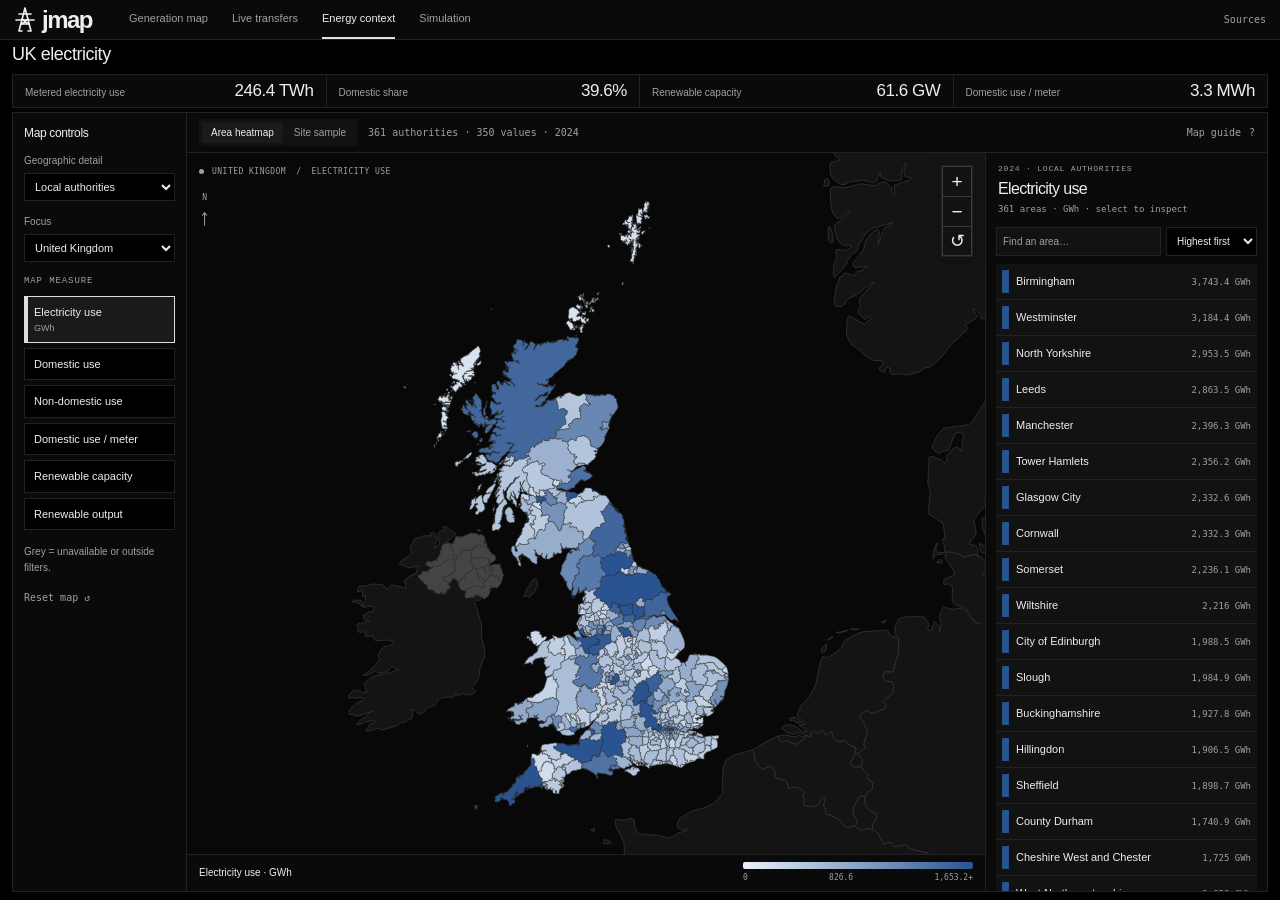
==== commit ebb6e31b: "Stabilise Highland map selection rendering in Chrome" ====
--- a/UI/explorer.html
+++ b/UI/explorer.html
@@ -10,6 +10,7 @@
   <link rel="stylesheet" href="styles.css">
   <link rel="stylesheet" href="map-system.css">
   <script src="map-interactions.js" defer></script>
+  <script src="map-motion.js" defer></script>
   <script src="assets/geography.js" defer></script>
   <script src="assets/nations.js" defer></script>
   <script src="assets/local-areas.js" defer></script>
@@ -19,13 +20,13 @@
   <script src="analysis.js" defer></script>
   <script src="balance.js" defer></script>
   <script src="local-analysis.js" defer></script>
-  <script src="map.js" defer></script>
+  <script src="map.js?v=20261108-area-render" defer></script>
   <script src="main.js" defer></script>
   <script src="distribution.js" defer></script>
   <link rel="stylesheet" href="distribution.css">
-  <link rel="stylesheet" href="dashboard.css">
+  <link rel="stylesheet" href="dashboard.css?v=20261108-area-render">
   <link rel="stylesheet" href="theme-dark.css">
-  <link rel="stylesheet" href="explorer-dark.css">
+  <link rel="stylesheet" href="explorer-dark.css?v=20261108-area-render">
   <link rel="stylesheet" href="site-shell.css">
 </head>
 <body class="energy-page">
--- a/UI/dashboard.css
+++ b/UI/dashboard.css
@@ -108,7 +108,7 @@
 #balance-dialog .balance-heading { padding: 18px; }
 #balance-dialog .balance-heading h2 { font-size: 24px; }
 #info-dialog { width: min(760px,calc(100vw - 30px)); max-height: 88dvh; overflow-y: auto; }
-.map-region:focus-visible, .map-region-label:focus-visible { outline: none; filter: drop-shadow(0 0 2px #14261b); }
+.map-region:focus-visible, .map-region-label:focus-visible { outline: none; filter: none; }
 @media (max-width: 1150px) and (min-width: 851px) { .energy-page .workspace { grid-template-columns: 155px minmax(0,1fr); } .energy-page .explorer-body { grid-template-columns: minmax(0,1fr) 250px; } .dashboard-heading > div:last-child { gap: 12px; } .header-meta { display: none !important; } .energy-page #regional-legend-host .map-legend > div { grid-template-columns: minmax(80px,1fr) 145px; gap: 3px 8px; } }
 @media (max-width: 850px) {
   body.energy-page { height: auto; overflow: auto; }
--- a/UI/site-shell.css
+++ b/UI/site-shell.css
@@ -72,3 +72,43 @@
 @media(max-width:360px) {
   .app-header .brand-wordmark {width:64px;}
 }
+/* Short focus/reveal cues leave map geometry and measured values immediate. */
+@media(prefers-reduced-motion:no-preference) {
+  .app-header nav a,.map-controls button,.map-navigation button,
+  .map-view-switch button,.panel-tabs button,.analysis-tabs button,.segmented button {
+    transition:background-color 120ms ease-out,border-color 120ms ease-out,color 120ms ease-out;
+  }
+  .overview-row,.site-row,.regional-ranking-row,.transfer-row,.corridor-row,#links-body tr {
+    transition:background-color 120ms ease-out;
+  }
+  .generation-region,.simulation-edge,.simulation-zone-label {
+    transition:opacity 140ms ease-out;
+  }
+  .generation-region-bubble {
+    transition:fill-opacity 140ms ease-out;
+  }
+  .generation-region-readout[display="inline"],
+  .generation-selection-ring[display="inline"],
+  .simulation-selection-reticle[display="inline"],
+  .simulation-zone-selection[display="inline"],
+  .simulation-transfer-label[visibility="visible"],
+  .route-label-group.selected,.map-region-label {
+    animation:jmap-reveal 160ms ease-out;
+  }
+  #site-detail:not([hidden]),#selected-region-detail:not([hidden]),
+  #transfer-edge-detail:not([hidden]),#transfer-zone-detail:not([hidden]),
+  .regional-detail:not([hidden]) {
+    animation:jmap-reveal 180ms ease-out;
+  }
+  body.is-map-panning [data-map-surface] * {
+    transition:none;
+    animation:none;
+  }
+}
+@keyframes jmap-reveal {
+  from {opacity:.25;}
+  to {opacity:1;}
+}
+@media(prefers-reduced-motion:reduce) {
+  .simulation-flow-particle {display:none!important;}
+}
